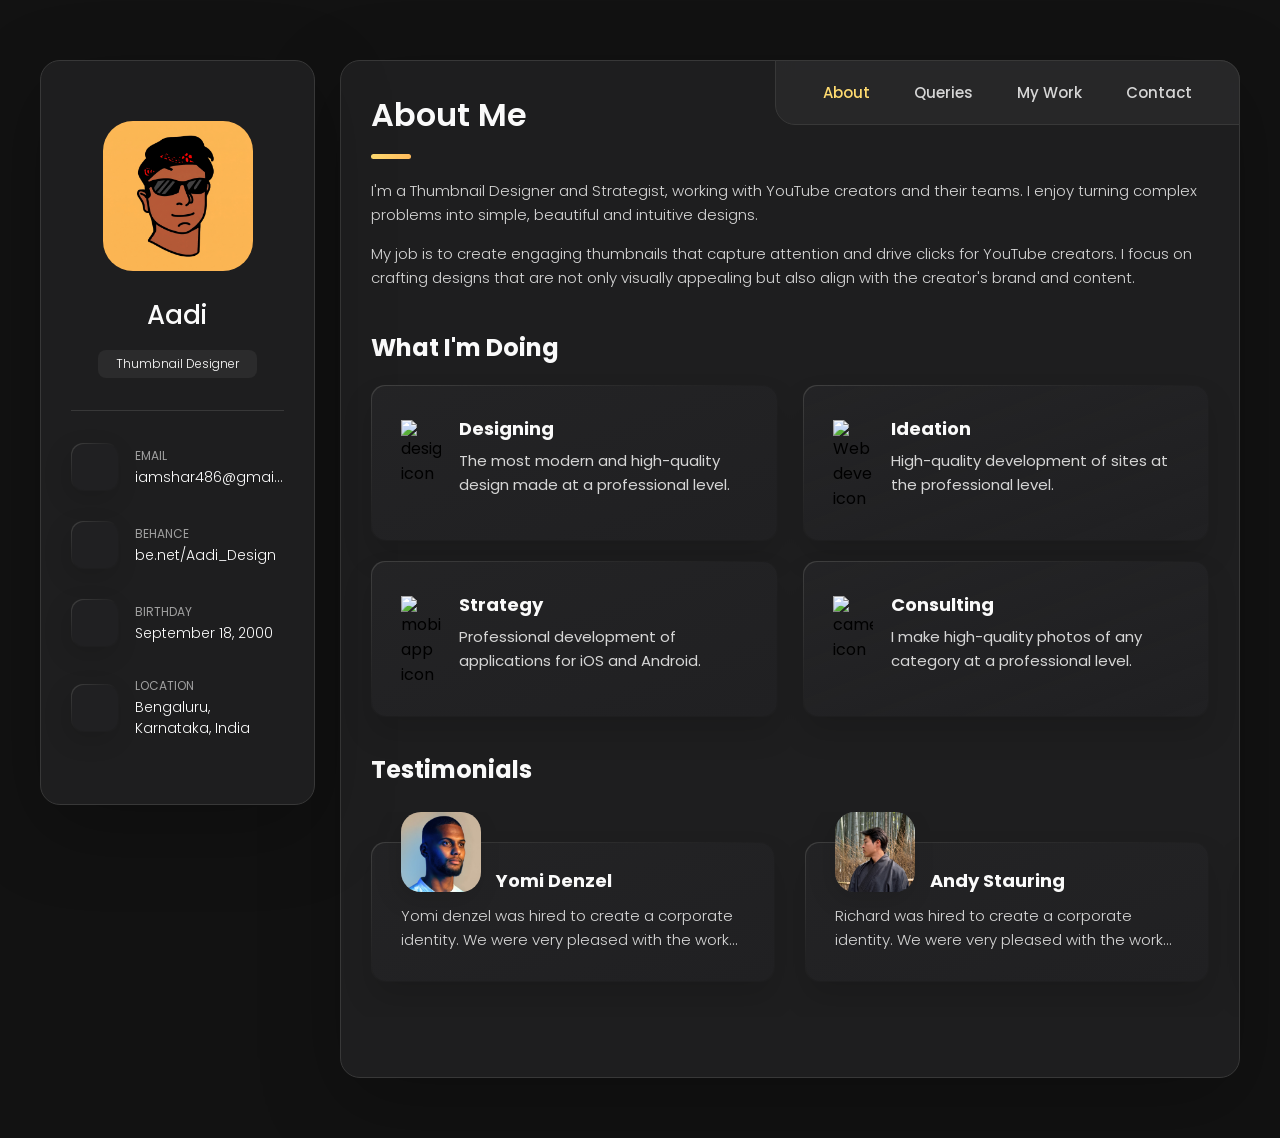
==== index.html @ 019f4d47 "Initial portfolio website" ====
<!DOCTYPE html>
<html lang="en">

<head>
  <meta charset="UTF-8">
  <meta http-equiv="X-UA-Compatible" content="IE=edge">
  <meta name="viewport" content="width=device-width, initial-scale=1.0">
  <title>Aadi Design - Thumbnail Designer</title>

  <!--
    - favicon
  -->
  <link rel="shortcut icon" href="./assets/images/logo.ico" type="image/x-icon">

  <!--
    - custom css link
  -->
  <link rel="stylesheet" href="./assets/css/style.css">

  <!--
    - google font link
  -->
  <link rel="preconnect" href="https://fonts.googleapis.com">
  <link rel="preconnect" href="https://fonts.gstatic.com" crossorigin>
  <link href="https://fonts.googleapis.com/css2?family=Poppins:wght@300;400;500;600&display=swap" rel="stylesheet">
</head>

<body>

  <!--
    - #MAIN
  -->

  <main>

    <!--
      - #SIDEBAR
    -->

    <aside class="sidebar" data-sidebar>

      <div class="sidebar-info">

        <figure class="avatar-box">
          <img src="./assets/images/my-avatar.png" alt="Aadi" width="80">
        </figure>

        <div class="info-content">
          <h1 class="name" title="Aadi">Aadi</h1>

          <p class="title">Thumbnail Designer</p>
        </div>

        <button class="info_more-btn" data-sidebar-btn>
          <span>Show Contacts</span>

          <ion-icon name="chevron-down"></ion-icon>
        </button>

      </div>

      <div class="sidebar-info_more">

        <div class="separator"></div>

        <ul class="contacts-list">

          <li class="contact-item">

            <div class="icon-box">
              <ion-icon name="mail-outline"></ion-icon>
            </div>

            <div class="contact-info">
              <p class="contact-title">Email</p>

              <a href="mailto:iamshar486@gmail.com" class="contact-link">iamshar486@gmail.com</a>
            </div>

          </li>

          <li class="contact-item">

            <div class="icon-box">
              <ion-icon name="logo-behance"></ion-icon>
            </div>

            <div class="contact-info">
              <p class="contact-title">Behance</p>

              <a href="https://www.behance.net/Aadi_Design" class="contact-link"> be.net/Aadi_Design</a>
            </div>

          </li>

          <li class="contact-item">

            <div class="icon-box">
              <ion-icon name="calendar-outline"></ion-icon>
            </div>

            <div class="contact-info">
              <p class="contact-title">Birthday</p>

              <time datetime="1982-06-23">September 18, 2000</time>
            </div>

          </li>

          <li class="contact-item">

            <div class="icon-box">
              <ion-icon name="location-outline"></ion-icon>
            </div>

            <div class="contact-info">
              <p class="contact-title">Location</p>

              <address>Bengaluru, Karnataka, India</address>
            </div>

          </li>

        </ul>

        <div class="separator"></div>

        <ul class="social-list">

          <li class="social-item">
            <a href="#" class="social-link">
              <ion-icon name="logo-facebook"></ion-icon>
            </a>
          </li>

          <li class="social-item">
            <a href="#" class="social-link">
              <ion-icon name="logo-twitter"></ion-icon>
            </a>
          </li>

          <li class="social-item">
            <a href="#" class="social-link">
              <ion-icon name="logo-instagram"></ion-icon>
            </a>
          </li>

        </ul>

      </div>

    </aside>





    <!--
      - #main-content
    -->

    <div class="main-content">

      <!--
        - #NAVBAR
      -->

      <nav class="navbar">

        <ul class="navbar-list">

          <li class="navbar-item">
            <button class="navbar-link  active" data-nav-link>About</button>
          </li>

          <li class="navbar-item">
            <button class="navbar-link" data-nav-link>Queries</button>
          </li>

          <li class="navbar-item">
            <button class="navbar-link" data-nav-link>My Work</button>
          </li>

          <li class="navbar-item">
            <button class="navbar-link" data-nav-link>Contact</button>
          </li>

        </ul>

      </nav>





      <!--
        - #ABOUT
      -->

      <article class="about  active" data-page="about">

        <header>
          <h2 class="h2 article-title">About me</h2>
        </header>

        <section class="about-text">
          <p>
            I'm a Thumbnail Designer and Strategist, working with YouTube creators and their teams.
            I enjoy
            turning complex problems into simple, beautiful and intuitive designs.
          </p>

          <p>
            My job is to create engaging thumbnails that capture attention and drive clicks for YouTube creators.
            I focus on crafting designs that are not only visually appealing but also align with the creator's brand and content.
          </p>
        </section>


        <!--
          - service
        -->

        <section class="service">

          <h3 class="h3 service-title">What i'm doing</h3>

          <ul class="service-list">

            <li class="service-item">

              <div class="service-icon-box">
                <img src="./assets/images/icon-design.svg
                " alt="design icon" width="40">
              </div>

              <div class="service-content-box">
                <h4 class="h4 service-item-title">Designing</h4>

                <p class="service-item-text">
                  The most modern and high-quality design made at a professional level.
                </p>
              </div>

            </li>

            <li class="service-item">

              <div class="service-icon-box">
                <img src="./assets/images/icon-dev.svg" alt="Web development icon" width="40">
              </div>

              <div class="service-content-box">
                <h4 class="h4 service-item-title">Ideation</h4>

                <p class="service-item-text">
                  High-quality development of sites at the professional level.
                </p>
              </div>

            </li>

            <li class="service-item">

              <div class="service-icon-box">
                <img src="./assets/images/icon-app.svg" alt="mobile app icon" width="40">
              </div>

              <div class="service-content-box">
                <h4 class="h4 service-item-title">Strategy</h4>

                <p class="service-item-text">
                  Professional development of applications for iOS and Android.
                </p>
              </div>

            </li>

            <li class="service-item">

              <div class="service-icon-box">
                <img src="./assets/images/icon-photo.svg" alt="camera icon" width="40">
              </div>

              <div class="service-content-box">
                <h4 class="h4 service-item-title">Consulting</h4>

                <p class="service-item-text">
                  I make high-quality photos of any category at a professional level.
                </p>
              </div>

            </li>

          </ul>

        </section>


        <!--
          - testimonials
        -->

        <section class="testimonials">

          <h3 class="h3 testimonials-title">Testimonials</h3>

          <ul class="testimonials-list has-scrollbar">

            <li class="testimonials-item">
              <div class="content-card" data-testimonials-item data-subscriber-count="1.49M subscribers">

                <figure class="testimonials-avatar-box">
                  <img src="./assets/images/avatar-1.jpg" alt="Yomi Denzel" width="60" data-testimonials-avatar>
                </figure>

                <h4 class="h4 testimonials-item-title" data-testimonials-title>
                  Yomi Denzel
                  <ion-icon name="checkmark-circle" style="display:inline-block; margin-left:6px; color:var(--orange-yellow-crayola);"></ion-icon>
                </h4>

                <div class="testimonials-text" data-testimonials-text>
                  <p>
                    Yomi denzel was hired to create a corporate identity. We were very pleased with the work done. She has a
                    lot of experience
                    and is very concerned about the needs of client. Lorem ipsum dolor sit amet, ullamcous cididt
                    consectetur adipiscing
                    elit, seds do et eiusmod tempor incididunt ut laborels dolore magnarels alia.
                  </p>
                </div>

              </div>
            </li>

            <li class="testimonials-item">
              <div class="content-card" data-testimonials-item data-subscriber-count="820K subscribers">

                <figure class="testimonials-avatar-box">
                  <img src="./assets/images/avatar-2.jpg" alt="Andy Stauring" width="60" data-testimonials-avatar>
                </figure>

                <h4 class="h4 testimonials-item-title" data-testimonials-title>
                  Andy Stauring
                  <ion-icon name="checkmark-circle" style="display:inline-block; margin-left:6px; color:var(--orange-yellow-crayola);"></ion-icon>
                </h4>

                <div class="testimonials-text" data-testimonials-text>
                  <p>
                    Richard was hired to create a corporate identity. We were very pleased with the work done. She has a
                    lot of experience
                    and is very concerned about the needs of client. Lorem ipsum dolor sit amet, ullamcous cididt
                    consectetur adipiscing
                    elit, seds do et eiusmod tempor incididunt ut laborels dolore magnarels alia.
                  </p>
                </div>

              </div>
            </li>

            <li class="testimonials-item">
              <div class="content-card" data-testimonials-item data-subscriber-count="3.2M subscribers">

                <figure class="testimonials-avatar-box">
                  <img src="./assets/images/avatar-3.jpg" alt="WORLDCA$T" width="60" data-testimonials-avatar>
                </figure>

                <h4 class="h4 testimonials-item-title" data-testimonials-title>
                  WORLDCA$T
                  <ion-icon name="checkmark-circle" style="display:inline-block; margin-left:6px; color:var(--orange-yellow-crayola);"></ion-icon>
                </h4>

                <div class="testimonials-text" data-testimonials-text>
                  <p>
                    Richard was hired to create a corporate identity. We were very pleased with the work done. She has a
                    lot of experience
                    and is very concerned about the needs of client. Lorem ipsum dolor sit amet, ullamcous cididt
                    consectetur adipiscing
                    elit, seds do et eiusmod tempor incididunt ut laborels dolore magnarels alia.
                  </p>
                </div>

              </div>
            </li>

            <li class="testimonials-item">
              <div class="content-card" data-testimonials-item data-subscriber-count="540K subscribers">

                <figure class="testimonials-avatar-box">
                  <img src="./assets/images/avatar-4.jpg" alt="Neoxouille" width="60" data-testimonials-avatar>
                </figure>

                <h4 class="h4 testimonials-item-title" data-testimonials-title>
                  Neoxouille
                  <ion-icon name="checkmark-circle" style="display:inline-block; margin-left:6px; color:var(--orange-yellow-crayola);"></ion-icon>
                </h4>

                <div class="testimonials-text" data-testimonials-text>
                  <p>
                    Richard was hired to create a corporate identity. We were very pleased with the work done. She has a
                    lot of experience
                    and is very concerned about the needs of client. Lorem ipsum dolor sit amet, ullamcous cididt
                    consectetur adipiscing
                    elit, seds do et eiusmod tempor incididunt ut laborels dolore magnarels alia.
                  </p>
                </div>

              </div>
            </li>

          </ul>

        </section>


        <!--
          - testimonials modal
        -->

        <div class="modal-container" data-modal-container>

          <div class="overlay" data-overlay></div>

          <section class="testimonials-modal">

            <button class="modal-close-btn" data-modal-close-btn>
              <ion-icon name="close-outline"></ion-icon>
            </button>

            <div class="modal-img-wrapper">
              <figure class="modal-avatar-box">
                <img src="./assets/images/avatar-1.jpg" alt="Yomi Denzel" width="80" data-modal-img>
              </figure>

              <img src="./assets/images/icon-quote.svg" alt="quote icon">
            </div>

            <div class="modal-content">

              <h4 class="h3 modal-title" data-modal-title>Yomi Denzel</h4>

              <time datetime="2021-06-14" data-modal-subscribers>1.49M subscribers</time>

              <div data-modal-text>
                <p>
                  Richard was hired to create a corporate identity. We were very pleased with the work done. She has a
                  lot of experience
                  and is very concerned about the needs of client. Lorem ipsum dolor sit amet, ullamcous cididt
                  consectetur adipiscing
                  elit, seds do et eiusmod tempor incididunt ut laborels dolore magnarels alia.
                </p>
              </div>

            </div>

          </section>

        </div>


        <!--
          - clients
        -->

        <section class="clients" style="display: none;">

          <h3 class="h3 clients-title">Clients</h3>

          <ul class="clients-list has-scrollbar">

            <li class="clients-item">
              <a href="#">
                <img src="./assets/images/logo-1-color.png" alt="client logo">
              </a>
            </li>

            <li class="clients-item">
              <a href="#">
                <img src="./assets/images/logo-2-color.png" alt="client logo">
              </a>
            </li>

            <li class="clients-item">
              <a href="#">
                <img src="./assets/images/logo-3-color.png" alt="client logo">
              </a>
            </li>

            <li class="clients-item">
              <a href="#">
                <img src="./assets/images/logo-4-color.png" alt="client logo">
              </a>
            </li>

            <li class="clients-item">
              <a href="#">
                <img src="./assets/images/logo-5-color.png" alt="client logo">
              </a>
            </li>

            <li class="clients-item">
              <a href="#">
                <img src="./assets/images/logo-6-color.png" alt="client logo">
              </a>
            </li>

          </ul>

        </section>

      </article>





      <!--
        - #QUERIES
      -->

      <article class="queries" data-page="queries">

        <header>
          <h2 class="h2 article-title">Queries</h2>
        </header>

        <section class="timeline pricing">

          <div class="title-wrapper">
            <div class="icon-box">
              <ion-icon name="pricetags-outline"></ion-icon>
            </div>

            <h3 class="h3">Pricing</h3>
          </div>

          <p class="timeline-text">
            I usually charge $50 per thumbnail. But the prices may vary depending on the style of the thumbnail (simple to complex). 
            </p>
          
          <p class="timeline-text" style="margin-top: 7px;">
            We can negotiate the price once we agree on the thumbnail concept.
          </p>

        </section>

        <section class="timeline turnaround-time">

          <div class="title-wrapper">
            <div class="icon-box">
              <ion-icon name="hourglass-outline"></ion-icon>
            </div>

            <h3 class="h3">Turnaround Time</h3>
          </div>

          <p class="timeline-text">
            My usual turnaround time is 1-3 days. 
            The exact turnaround time will be specified after we agree on the concept(s).
          </p>

        </section>

        <section class="timeline feedback-and-revisions">

          <div class="title-wrapper">
            <div class="icon-box">
              <ion-icon name="chatbox-ellipses-outline"></ion-icon>
            </div>

            <h3 class="h3">Feedback and Revisions</h3>
          </div>

          <p class="timeline-text">
            I don’t count the amount of feedback loops. Just let me know what you want tweaked, and we can work on it to finalize on a design that matches your vision.
          </p>
          
          <p class="timeline-text" style="margin-top: 7px;">
            If I believe your changes are straying too far from the original concept, I may offer you to pay for a second thumbnail. 
          </p>

        </section>

        <section class="timeline a/b-testing">

          <div class="title-wrapper">
            <div class="icon-box">
              <ion-icon name="flask-outline"></ion-icon>
            </div>

            <h3 class="h3">A/B Testing</h3>
          </div>

          <p class="timeline-text">
            A/B testing can be achieved either by paying for more thumbnails (entirely different concepts) or for free by asking for exports of small variants (different text content, swapped colors, etc.) during feedback.
          </p>

        </section>

        <section class="timeline communication">

          <div class="title-wrapper">
            <div class="icon-box">
              <ion-icon name="chatbubbles-outline"></ion-icon>
            </div>

            <h3 class="h3">Communication</h3>
          </div>

          <p class="timeline-text">
            I prefer using Discord to communicate during our work process.
          </p>

        </section>

        <section class="timeline contact-information">

          <div class="title-wrapper">
            <div class="icon-box">
              <ion-icon name="book-outline"></ion-icon>
            </div>

            <h3 class="h3">Contact Information</h3>
          </div>

          <p class="timeline-text">
            Placeholder for contact FAQ text. Update this text with an answer to a question about how to reach support or submit requests.
          </p>

        </section>

        <section class="timeline">

          <div class="title-wrapper">
            <div class="icon-box">
              <ion-icon name="help-circle-outline"></ion-icon>
            </div>

            <h3 class="h3">Frequently Asked Questions</h3>
          </div>

          <ol class="timeline-list">

            <li class="timeline-item">

              <h4 class="h4 timeline-item-title">What's your step-by-step process when we work together?</h4>

              <ul class="timeline-text" style="list-style-type: disc; padding-left: 0; margin-left: 0;">
                <li>1. You send the video’s details and assets to me</li>
                <li>2. We come up with the concept together</li>
                <li>3. I specify the turnaround time and price for the amount of thumbnails</li>
                <li>4. I start designing and update you along the process</li>
                <li>5. I reveal a watermarked version</li>
                <li>6. I tweak it based on your feedback until finalized</li>
                <li>7. I send you an invoice request</li>
                <li>8. I deliver the finished thumbnail(s)</li>
              </ul>

            </li>

            <li class="timeline-item">

              <h4 class="h4 timeline-item-title">How do you decide the concept?</h4>

              <p class="timeline-text">
                If you already have a clear concept in mind, I am open to hearing it before.
              </p>
          
              <p class="timeline-text" style="margin-top: 7px;">
                Otherwise you can provide a basic concept of the thumbnail and also some
                example images of the style you prefer. I’ll then reveal my concept on which we can
                further discuss and finalize.

              </p>

            </li>

            <li class="timeline-item">

              <h4 class="h4 timeline-item-title">What information/assets do you need to get started?</h4>

              
              <p class="timeline-text">
                I usually would need the details of your video (title, topic and description). I would
                also need your high quality images (if any).

              </p>
          
             <p class="timeline-text" style="margin-top: 7px;">

                If you want a customized concept thumbnail, you can share the idea with me before
                taking the images so that I can guide you with the pose or the angle with which you
                can take your images.


              </p>

            </li>

            <li class="timeline-item">

              <h4 class="h4 timeline-item-title">What happens if I'm not satisfied with the thumbnail?</h4>


              <p class="timeline-text">
                I always give a detailed concept before starting with the thumbnail design. I also
                keep you involved throughout the process to make sure we're on the right track.
                And if something’s not quite right, no worries — I offer revisions to get it just how
                you want it!
              </p>

            </li>

            <li class="timeline-item">

              <h4 class="h4 timeline-item-title">How do you accept payments?</h4>


              <p class="timeline-text">
                I usually accept payments through PayPal and Wise.
              </p>

            </li>

            <li class="timeline-item" style="display: none;">

              <h4 class="h4 timeline-item-title">thumbnail designer</h4>

              <span>2019 — Present</span>

              <p class="timeline-text">
                Nemo enims ipsam voluptatem, blanditiis praesentium voluptum delenit atque corrupti, quos dolores et
                quas molestias
                exceptur.
              </p>

            </li>

          </ol>

        </section>

        <section class="skill" style="display: none;">

          <h3 class="h3 skills-title">My skills</h3>

          <ul class="skills-list content-card">

            <li class="skills-item">

              <div class="title-wrapper">
                <h5 class="h5">Web design</h5>
                <data value="80">80%</data>
              </div>

              <div class="skill-progress-bg">
                <div class="skill-progress-fill" style="width: 80%;"></div>
              </div>

            </li>

            <li class="skills-item">

              <div class="title-wrapper">
                <h5 class="h5">Graphic design</h5>
                <data value="70">70%</data>
              </div>

              <div class="skill-progress-bg">
                <div class="skill-progress-fill" style="width: 70%;"></div>
              </div>

            </li>

            <li class="skills-item">

              <div class="title-wrapper">
                <h5 class="h5">Branding</h5>
                <data value="90">90%</data>
              </div>

              <div class="skill-progress-bg">
                <div class="skill-progress-fill" style="width: 90%;"></div>
              </div>

            </li>

            <li class="skills-item">

              <div class="title-wrapper">
                <h5 class="h5">WordPress</h5>
                <data value="50">50%</data>
              </div>

              <div class="skill-progress-bg">
                <div class="skill-progress-fill" style="width: 50%;"></div>
              </div>

            </li>

          </ul>

        </section>

      </article>





      <!--
        - #MY WORK
      -->

      <article class="my work" data-page="my work">

        <header>
          <h2 class="h2 article-title">My Work</h2>
        </header>

        <section class="projects">

          <ul class="filter-list">

            <li class="filter-item">
              <button class="active" data-filter-btn>All</button>
            </li>

            <li class="filter-item">
              <button data-filter-btn>Educational</button>
            </li>

            <li class="filter-item">
              <button data-filter-btn>Entertainment</button>
            </li>

            <li class="filter-item">
              <button data-filter-btn>Documentary</button>
            </li>

          </ul>

          <div class="filter-select-box">

            <button class="filter-select" data-select>

              <div class="select-value" data-selecct-value>Select category</div>

              <div class="select-icon">
                <ion-icon name="chevron-down"></ion-icon>
              </div>

            </button>

            <ul class="select-list">

              <li class="select-item">
                <button data-select-item>All</button>
              </li>

              <li class="select-item">
                <button data-select-item>Educational</button>
              </li>

              <li class="select-item">
                <button data-select-item>Entertainment</button>
              </li>

              <li class="select-item">
                <button data-select-item>Documentary</button>
              </li>

            </ul>

          </div>

          <ul class="project-list">

            <li class="project-item  active" data-filter-item data-category="educational">
              <a href="#">

                <figure class="project-img">
                  <div class="project-item-icon-box">
                    <ion-icon name="eye-outline"></ion-icon>
                  </div>

                  <img src="./assets/images/project-1.jpg" alt="finance" loading="lazy">
                </figure>

                <h3 class="project-title">How Compounding Works in the American Stock Market</h3>

                <p class="project-category">1.5M views</p>

              </a>
            </li>

            <li class="project-item  active" data-filter-item data-category="educational">
              <a href="#">

                <figure class="project-img">
                  <div class="project-item-icon-box">
                    <ion-icon name="eye-outline"></ion-icon>
                  </div>

                  <img src="./assets/images/project-2.jpg" alt="orizon" loading="lazy">
                </figure>

                <h3 class="project-title">I tried the Best Churros in the Supermarket</h3>

                <p class="project-category">273K views</p>

              </a>
            </li>

            <li class="project-item  active" data-filter-item data-category="educational">
              <a href="#">

                <figure class="project-img">
                  <div class="project-item-icon-box">
                    <ion-icon name="eye-outline"></ion-icon>
                  </div>

                  <img src="./assets/images/project-3.jpg" alt="fundo" loading="lazy">
                </figure>

                <h3 class="project-title">Fundo</h3>

                <p class="project-category">Educational</p>

              </a>
            </li>

            <li class="project-item  active" data-filter-item data-category="entertainment">
              <a href="#">

                <figure class="project-img">
                  <div class="project-item-icon-box">
                    <ion-icon name="eye-outline"></ion-icon>
                  </div>

                  <img src="./assets/images/project-4.jpg" alt="brawlhalla" loading="lazy">
                </figure>

                <h3 class="project-title">Brawlhalla</h3>

                <p class="project-category">Entertainment</p>

              </a>
            </li>

            <li class="project-item  active" data-filter-item data-category="entertainment">
              <a href="#">

                <figure class="project-img">
                  <div class="project-item-icon-box">
                    <ion-icon name="eye-outline"></ion-icon>
                  </div>

                  <img src="./assets/images/project-5.jpg" alt="dsm." loading="lazy">
                </figure>

                <h3 class="project-title">DSM.</h3>

                <p class="project-category">Entertainment</p>

              </a>
            </li>

            <li class="project-item  active" data-filter-item data-category="entertainment">
              <a href="#">

                <figure class="project-img">
                  <div class="project-item-icon-box">
                    <ion-icon name="eye-outline"></ion-icon>
                  </div>

                  <img src="./assets/images/project-6.jpg" alt="metaspark" loading="lazy">
                </figure>

                <h3 class="project-title">MetaSpark</h3>

                <p class="project-category">Entertainment</p>

              </a>
            </li>

            <li class="project-item  active" data-filter-item data-category="documentary">
              <a href="#">

                <figure class="project-img">
                  <div class="project-item-icon-box">
                    <ion-icon name="eye-outline"></ion-icon>
                  </div>

                  <img src="./assets/images/project-7.png" alt="summary" loading="lazy">
                </figure>

                <h3 class="project-title">Summary</h3>

                <p class="project-category">Documentary</p>

              </a>
            </li>

            <li class="project-item  active" data-filter-item data-category="documentary">
              <a href="#">

                <figure class="project-img">
                  <div class="project-item-icon-box">
                    <ion-icon name="eye-outline"></ion-icon>
                  </div>

                  <img src="./assets/images/project-8.jpg" alt="task manager" loading="lazy">
                </figure>

                <h3 class="project-title">Task Manager</h3>

                <p class="project-category">Documentary</p>

              </a>
            </li>

            <li class="project-item  active" data-filter-item data-category="documentary">
              <a href="#">

                <figure class="project-img">
                  <div class="project-item-icon-box">
                    <ion-icon name="eye-outline"></ion-icon>
                  </div>

                  <img src="./assets/images/project-9.png" alt="arrival" loading="lazy">
                </figure>

                <h3 class="project-title">Arrival</h3>

                <p class="project-category">Documentary</p>

              </a>
            </li>

          </ul>

        </section>

      </article>





      <!--
        - #BLOG
      -->

      <article class="blog" data-page="blog" style="display: none;">

        <header>
          <h2 class="h2 article-title">Blog</h2>
        </header>

        <section class="blog-posts">

          <ul class="blog-posts-list">

            <li class="blog-post-item">
              <a href="#">

                <figure class="blog-banner-box">
                  <img src="./assets/images/blog-1.jpg" alt="Design conferences in 2022" loading="lazy">
                </figure>

                <div class="blog-content">

                  <div class="blog-meta">
                    <p class="blog-category">Design</p>

                    <span class="dot"></span>

                    <time datetime="2022-02-23">Fab 23, 2022</time>
                  </div>

                  <h3 class="h3 blog-item-title">Design conferences in 2022</h3>

                  <p class="blog-text">
                    Veritatis et quasi architecto beatae vitae dicta sunt, explicabo.
                  </p>

                </div>

              </a>
            </li>

            <li class="blog-post-item">
              <a href="#">

                <figure class="blog-banner-box">
                  <img src="./assets/images/blog-2.jpg" alt="Best fonts every designer" loading="lazy">
                </figure>

                <div class="blog-content">

                  <div class="blog-meta">
                    <p class="blog-category">Design</p>

                    <span class="dot"></span>

                    <time datetime="2022-02-23">Fab 23, 2022</time>
                  </div>

                  <h3 class="h3 blog-item-title">Best fonts every designer</h3>

                  <p class="blog-text">
                    Sed ut perspiciatis, nam libero tempore, cum soluta nobis est eligendi.
                  </p>

                </div>

              </a>
            </li>

            <li class="blog-post-item">
              <a href="#">

                <figure class="blog-banner-box">
                  <img src="./assets/images/blog-3.jpg" alt="Design digest #80" loading="lazy">
                </figure>

                <div class="blog-content">

                  <div class="blog-meta">
                    <p class="blog-category">Design</p>

                    <span class="dot"></span>

                    <time datetime="2022-02-23">Fab 23, 2022</time>
                  </div>

                  <h3 class="h3 blog-item-title">Design digest #80</h3>

                  <p class="blog-text">
                    Excepteur sint occaecat cupidatat no proident, quis nostrum exercitationem ullam corporis suscipit.
                  </p>

                </div>

              </a>
            </li>

            <li class="blog-post-item">
              <a href="#">

                <figure class="blog-banner-box">
                  <img src="./assets/images/blog-4.jpg" alt="UI interactions of the week" loading="lazy">
                </figure>

                <div class="blog-content">

                  <div class="blog-meta">
                    <p class="blog-category">Design</p>

                    <span class="dot"></span>

                    <time datetime="2022-02-23">Fab 23, 2022</time>
                  </div>

                  <h3 class="h3 blog-item-title">UI interactions of the week</h3>

                  <p class="blog-text">
                    Enim ad minim veniam, consectetur adipiscing elit, quis nostrud exercitation ullamco laboris nisi.
                  </p>

                </div>

              </a>
            </li>

            <li class="blog-post-item">
              <a href="#">

                <figure class="blog-banner-box">
                  <img src="./assets/images/blog-5.jpg" alt="The forgotten art of spacing" loading="lazy">
                </figure>

                <div class="blog-content">

                  <div class="blog-meta">
                    <p class="blog-category">Design</p>

                    <span class="dot"></span>

                    <time datetime="2022-02-23">Fab 23, 2022</time>
                  </div>

                  <h3 class="h3 blog-item-title">The forgotten art of spacing</h3>

                  <p class="blog-text">
                    Maxime placeat, sed do eiusmod tempor incididunt ut labore et dolore magna aliqua.
                  </p>

                </div>

              </a>
            </li>

            <li class="blog-post-item">
              <a href="#">

                <figure class="blog-banner-box">
                  <img src="./assets/images/blog-6.jpg" alt="Design digest #79" loading="lazy">
                </figure>

                <div class="blog-content">

                  <div class="blog-meta">
                    <p class="blog-category">Design</p>

                    <span class="dot"></span>

                    <time datetime="2022-02-23">Fab 23, 2022</time>
                  </div>

                  <h3 class="h3 blog-item-title">Design digest #79</h3>

                  <p class="blog-text">
                    Optio cumque nihil impedit uo minus quod maxime placeat, velit esse cillum.
                  </p>

                </div>

              </a>
            </li>

          </ul>

        </section>

      </article>





      <!--
        - #CONTACT
      -->

      <article class="contact" data-page="contact">

        <header>
          <h2 class="h2 article-title">Contact</h2>
        </header>

        <section class="contact-form">

          <h3 class="h3 form-title">Contact Form</h3>

          <form action="#" class="form" data-form>

            <div class="input-wrapper">
              <input type="text" name="fullname" class="form-input" placeholder="Full name" required data-form-input>

              <input type="email" name="email" class="form-input" placeholder="Email address" required data-form-input>
            </div>

            <textarea name="message" class="form-input" placeholder="Your Message" required data-form-input></textarea>

            <button class="form-btn" type="submit" disabled data-form-btn>
              <ion-icon name="paper-plane"></ion-icon>
              <span>Send Message</span>
            </button>

          </form>

        </section>

      </article>

    </div>

  </main>






  <div class="portfolio-lightbox" data-portfolio-lightbox>
    <div class="portfolio-lightbox-overlay" data-portfolio-lightbox-overlay></div>
    <div class="portfolio-lightbox-content">
      <button class="portfolio-lightbox-close" data-portfolio-lightbox-close>
        <ion-icon name="close-outline"></ion-icon>
      </button>
      <img src="" alt="" data-portfolio-lightbox-img>
    </div>
  </div>

  <!--
    - custom js link
  -->
  <script src="./assets/js/script.js"></script>

  <!--
    - ionicon link
  -->
  <script type="module" src="https://unpkg.com/ionicons@5.5.2/dist/ionicons/ionicons.esm.js"></script>
  <script nomodule src="https://unpkg.com/ionicons@5.5.2/dist/ionicons/ionicons.js"></script>

</body>

</html>
---- assets/css/style.css ----
/*-----------------------------------*\
  #style.css
\*-----------------------------------*/


/**
 * copyright 2022 @codewithsadee
 */





/*-----------------------------------*\
  #CUSTOM PROPERTY
\*-----------------------------------*/

:root {

  /**
   * colors
   */

  /* gradient */

  --bg-gradient-onyx: linear-gradient(
    to bottom right, 
    hsl(240, 1%, 25%) 3%, 
    hsl(0, 0%, 19%) 97%
  );
  --bg-gradient-jet: linear-gradient(
    to bottom right, 
    hsla(240, 1%, 18%, 0.251) 0%, 
    hsla(240, 2%, 11%, 0) 100%
  ), hsl(240, 2%, 13%);
  --bg-gradient-yellow-1: linear-gradient(
    to bottom right, 
    hsl(45, 100%, 71%) 0%, 
    hsla(36, 100%, 69%, 0) 50%
  );
  --bg-gradient-yellow-2: linear-gradient(
    135deg, 
    hsla(45, 100%, 71%, 0.251) 0%, 
    hsla(35, 100%, 68%, 0) 59.86%
  ), hsl(240, 2%, 13%);
  --border-gradient-onyx: linear-gradient(
    to bottom right, 
    hsl(0, 0%, 25%) 0%, 
    hsla(0, 0%, 25%, 0) 50%
  );
  --text-gradient-yellow: linear-gradient(
    to right, 
    hsl(45, 100%, 72%), 
    hsl(35, 100%, 68%)
  );

  /* solid */

  --jet: hsl(0, 0%, 22%);
  --onyx: hsl(240, 1%, 17%);
  --eerie-black-1: hsl(240, 2%, 13%);
  --eerie-black-2: hsl(240, 2%, 12%);
  --smoky-black: hsl(0, 0%, 7%);
  --white-1: hsl(0, 0%, 100%);
  --white-2: hsl(0, 0%, 98%);
  --orange-yellow-crayola: hsl(45, 100%, 72%);
  --vegas-gold: hsl(45, 54%, 58%);
  --light-gray: hsl(0, 0%, 84%);
  --light-gray-70: hsla(0, 0%, 84%, 0.7);
  --bittersweet-shimmer: hsl(0, 43%, 51%);

  /**
   * typography
   */

  /* font-family */
  --ff-poppins: 'Poppins', sans-serif;

  /* font-size */
  --fs-1: 24px;
  --fs-2: 18px;
  --fs-3: 17px;
  --fs-4: 16px;
  --fs-5: 15px;
  --fs-6: 14px;
  --fs-7: 13px;
  --fs-8: 11px;

  /* font-weight */
  --fw-300: 300;
  --fw-400: 400;
  --fw-500: 500;
  --fw-600: 600;

  /**
   * shadow
   */
  
  --shadow-1: -4px 8px 24px hsla(0, 0%, 0%, 0.25);
  --shadow-2: 0 16px 30px hsla(0, 0%, 0%, 0.25);
  --shadow-3: 0 16px 40px hsla(0, 0%, 0%, 0.25);
  --shadow-4: 0 25px 50px hsla(0, 0%, 0%, 0.15);
  --shadow-5: 0 24px 80px hsla(0, 0%, 0%, 0.25);

  /**
   * transition
   */

  --transition-1: 0.25s ease;
  --transition-2: 0.5s ease-in-out;

}





/*-----------------------------------*\
  #RESET
\*-----------------------------------*/

*, *::before, *::after {
  margin: 0;
  padding: 0;
  box-sizing: border-box;
}

a { text-decoration: none; }

li { list-style: none; }

img, ion-icon, a, button, time, span { display: block; }

button {
  font: inherit;
  background: none;
  border: none;
  text-align: left;
  cursor: pointer;
}

input, textarea {
  display: block;
  width: 100%;
  background: none;
  font: inherit;
}

::selection {
  background: var(--orange-yellow-crayola);
  color: var(--smoky-black);
}

:focus { outline-color: var(--orange-yellow-crayola); }

html { font-family: var(--ff-poppins); }

body { background: var(--smoky-black); }





/*-----------------------------------*\
  #REUSED STYLE
\*-----------------------------------*/

.faqs .h2,
.faqs .h3,
.faqs .h4,
.faqs .h5 {
  text-transform: none;
}

.sidebar,
article {
  background: var(--eerie-black-2);
  border: 1px solid var(--jet);
  border-radius: 20px;
  padding: 15px;
  box-shadow: var(--shadow-1);
  z-index: 1;
}

.separator {
  width: 100%;
  height: 1px;
  background: var(--jet);
  margin: 16px 0;
}

.icon-box {
  position: relative;
  background: var(--border-gradient-onyx);
  width: 30px;
  height: 30px;
  border-radius: 8px;
  display: flex;
  justify-content: center;
  align-items: center;
  font-size: 16px;
  color: var(--orange-yellow-crayola);
  box-shadow: var(--shadow-1);
  z-index: 1;
}

.icon-box::before {
  content: "";
  position: absolute;
  inset: 1px;
  background: var(--eerie-black-1);
  border-radius: inherit;
  z-index: -1;
}

.icon-box ion-icon { --ionicon-stroke-width: 35px; }

article { display: none; }

article.active {
  display: block;
  animation: fade 0.5s ease backwards;
}

@keyframes fade {
  0% { opacity: 0; }
  100% { opacity: 1; }
}

.h2,
.h3,
.h4,
.h5 {
  color: var(--white-2);
  text-transform: capitalize;
}

.h2 { font-size: var(--fs-1); }

.h3 { font-size: var(--fs-2); }

.h4 { font-size: var(--fs-4); }

.h5 {
  font-size: var(--fs-7);
  font-weight: var(--fw-500);
}

.article-title {
  position: relative;
  padding-bottom: 7px;
}

.article-title::after {
  content: "";
  position: absolute;
  bottom: 0;
  left: 0;
  width: 30px;
  height: 3px;
  background: var(--text-gradient-yellow);
  border-radius: 3px;
}

.has-scrollbar::-webkit-scrollbar {
  width: 5px; /* for vertical scrollbar */
  height: 5px; /* for horizontal scrollbar */
}

.has-scrollbar::-webkit-scrollbar-track {
  background: var(--onyx);
  border-radius: 5px;
}

.has-scrollbar::-webkit-scrollbar-thumb {
  background: var(--orange-yellow-crayola);
  border-radius: 5px;
}

.has-scrollbar::-webkit-scrollbar-button { width: 20px; }

.content-card {
  position: relative;
  background: var(--border-gradient-onyx);
  padding: 15px;
  padding-top: 45px;
  border-radius: 14px;
  box-shadow: var(--shadow-2);
  cursor: pointer;
  z-index: 1;
}

.content-card::before {
  content: "";
  position: absolute;
  inset: 1px;
  background: var(--bg-gradient-jet);
  border-radius: inherit;
  z-index: -1;
}





/*-----------------------------------*\
  #MAIN
\*-----------------------------------*/

main {
  margin: 15px 12px;
  margin-bottom: 75px;
  min-width: 259px;
}





/*-----------------------------------*\
  #SIDEBAR
\*-----------------------------------*/

.sidebar {
  margin-bottom: 15px;
  max-height: 112px;
  overflow: hidden;
  transition: var(--transition-2);
}

.sidebar.active { max-height: 405px; }

.sidebar-info {
  position: relative;
  display: flex;
  justify-content: flex-start;
  align-items: center;
  gap: 15px;
}

.avatar-box {
  background: var(--bg-gradient-onyx);
  border-radius: 20px;
  overflow: hidden;
}

.avatar-box img {
  width: 100%;
  height: 100%;
  object-fit: cover;
  display: block;
}

.info-content .name {
  color: var(--white-2);
  font-size: var(--fs-3);
  font-weight: var(--fw-500);
  letter-spacing: -0.25px;
  margin-bottom: 10px;
}

.info-content .title {
  color: var(--white-1);
  background: var(--onyx);
  font-size: var(--fs-8);
  font-weight: var(--fw-300);
  width: max-content;
  padding: 3px 12px;
  border-radius: 8px;
}

.info_more-btn {
  position: absolute;
  top: -15px;
  right: -15px;
  border-radius: 0 15px;
  font-size: 13px;
  color: var(--orange-yellow-crayola);
  background: var(--border-gradient-onyx);
  padding: 10px;
  box-shadow: var(--shadow-2);
  transition: var(--transition-1);
  z-index: 1;
}

.info_more-btn::before {
  content: "";
  position: absolute;
  inset: 1px;
  border-radius: inherit;
  background: var(--bg-gradient-jet);
  transition: var(--transition-1);
  z-index: -1;
}

.info_more-btn:hover,
.info_more-btn:focus { background: var(--bg-gradient-yellow-1); }

.info_more-btn:hover::before,
.info_more-btn:focus::before { background: var(--bg-gradient-yellow-2); }

.info_more-btn span { display: none; }

.sidebar-info_more {
  opacity: 0;
  visibility: hidden;
  transition: var(--transition-2);
}

.sidebar.active .sidebar-info_more {
  opacity: 1;
  visibility: visible;
}

.contacts-list {
  display: grid;
  grid-template-columns: 1fr;
  gap: 16px;
}

.contact-item {
  min-width: 100%;
  display: flex;
  align-items: center;
  gap: 16px;
}

.contact-info {
  max-width: calc(100% - 46px);
  width: calc(100% - 46px);
}

.contact-title {
  color: var(--light-gray-70);
  font-size: var(--fs-8);
  text-transform: uppercase;
  margin-bottom: 2px;
}

.contact-info :is(.contact-link, time, address) {
  color: var(--white-2);
  font-size: var(--fs-7);
}

.contact-info address { font-style: normal; }

.social-list {
  display: flex;
  justify-content: flex-start;
  align-items: center;
  gap: 15px;
  padding-bottom: 4px;
  padding-left: 7px;
}

.social-item .social-link {
  color: var(--light-gray-70);
  font-size: 18px;
}


.social-item .social-link:hover { color: var(--light-gray); }





/*-----------------------------------*\
  #NAVBAR
\*-----------------------------------*/

.navbar {
  position: fixed;
  bottom: 0;
  left: 0;
  width: 100%;
  background: hsla(240, 1%, 17%, 0.75);
  backdrop-filter: blur(10px);
  border: 1px solid var(--jet);
  border-radius: 12px 12px 0 0;
  box-shadow: var(--shadow-2);
  z-index: 5;
}

.navbar-list {
  display: flex;
  flex-wrap: wrap;
  justify-content: center;
  align-items: center;
  padding: 0 10px;
}

.navbar-link {
  color: var(--light-gray);
  font-size: var(--fs-8);
  padding: 20px 7px;
  transition: color var(--transition-1);
}

.navbar-link:hover,
.navbar-link:focus { color: var(--light-gray-70); }

.navbar-link.active { color: var(--orange-yellow-crayola); }





/*-----------------------------------*\
  #ABOUT
\*-----------------------------------*/

.about .article-title { margin-bottom: 15px; }

.about-text {
  color: var(--light-gray);
  font-size: var(--fs-6);
  font-weight: var(--fw-300);
  line-height: 1.6;
}

.about-text p { margin-bottom: 15px; }



/**
 * #service 
 */

.service { margin-bottom: 35px; }

.service-title { margin-bottom: 20px; }

.service-list {
  display: grid;
  grid-template-columns: 1fr;
  gap: 20px;
}

.service-item {
  position: relative;
  background: var(--border-gradient-onyx);
  padding: 20px;
  border-radius: 14px;
  box-shadow: var(--shadow-2);
  z-index: 1;
}

.service-item::before {
  content: "";
  position: absolute;
  inset: 1px;
  background: var(--bg-gradient-jet);
  border-radius: inherit;
  z-index: -1;
}

.service-icon-box { margin-bottom: 10px; }

.service-icon-box img { margin: auto; }

.service-content-box { text-align: center; }

.service-item-title { margin-bottom: 7px; }

.service-item-text {
  color: var(--light-gray);
  font-size: var(--fs-6);
  font-weight: var(--fw-3);
  line-height: 1.6;
}


/**
 * #testimonials 
 */

.testimonials { margin-bottom: 30px; }

.testimonials-title { margin-bottom: 20px; }

.testimonials-list {
  display: flex;
  justify-content: flex-start;
  align-items: flex-start;
  gap: 15px;
  margin: 0 -15px;
  padding: 25px 15px;
  padding-bottom: 35px;
  overflow-x: auto;
  scroll-behavior: smooth;
  overscroll-behavior-inline: contain;
  scroll-snap-type: inline mandatory;
}

.testimonials-item {
  min-width: 100%;
  scroll-snap-align: center;
}

.testimonials-avatar-box {
  position: absolute;
  top: 0;
  left: 0;
  transform: translate(15px, -25px);
  background: var(--bg-gradient-onyx);
  border-radius: 14px;
  overflow: hidden;
  box-shadow: var(--shadow-1);
}

.testimonials-avatar-box img {
  width: 100%;
  height: 100%;
  object-fit: cover;
  display: block;
}

.testimonials-item-title { margin-bottom: 7px; }

.testimonials-text {
  color: var(--light-gray);
  font-size: var(--fs-6);
  font-weight: var(--fw-300);
  line-height: 1.6;
  display: -webkit-box;
  line-clamp: 4;
  -webkit-line-clamp: 4;
  -webkit-box-orient: vertical;
  overflow: hidden;
}


/**
 * #testimonials-modal
 */

.modal-container {
  position: fixed;
  top: 0;
  left: 0;
  width: 100%;
  height: 100%;
  display: flex;
  justify-content: center;
  align-items: center;
  overflow-y: auto;
  overscroll-behavior: contain;
  z-index: 20;
  pointer-events: none;
  visibility: hidden;
}

.modal-container::-webkit-scrollbar { display: none; }

.modal-container.active {
  pointer-events: all;
  visibility: visible;
}

.overlay {
  position: fixed;
  top: 0;
  left: 0;
  width: 100%;
  height: 100vh;
  background: hsl(0, 0%, 5%);
  opacity: 0;
  visibility: hidden;
  pointer-events: none;
  z-index: 1;
  transition: var(--transition-1);
}

.overlay.active {
  opacity: 0.8;
  visibility: visible;
  pointer-events: all;
}

.testimonials-modal {
  background: var(--eerie-black-2);
  position: relative;
  padding: 15px;
  margin: 15px 12px;
  border: 1px solid var(--jet);
  border-radius: 14px;
  box-shadow: var(--shadow-5);
  transform: scale(1.2);
  opacity: 0;
  transition: var(--transition-1);
  z-index: 2;
}

.modal-container.active .testimonials-modal {
  transform: scale(1);
  opacity: 1;
}

.modal-close-btn {
  position: absolute;
  top: 15px;
  right: 15px;
  background: var(--onyx);
  border-radius: 8px;
  width: 32px;
  height: 32px;
  display: flex;
  justify-content: center;
  align-items: center;
  color: var(--white-2);
  font-size: 18px;
  opacity: 0.7;
}

.modal-close-btn:hover,
.modal-close-btn:focus { opacity: 1; }

.modal-close-btn ion-icon { --ionicon-stroke-width: 50px; }

.modal-avatar-box {
  background: var(--bg-gradient-onyx);
  width: max-content;
  border-radius: 14px;
  margin-bottom: 15px;
  box-shadow: var(--shadow-2);
}

.modal-img-wrapper > img { display: none; }

.modal-title { margin-bottom: 4px; }

.modal-content time {
  font-size: var(--fs-6);
  color: var(--light-gray-70);
  font-weight: var(--fw-300);
  margin-bottom: 10px;
}

.modal-content p {
  color: var(--light-gray);
  font-size: var(--fs-6);
  font-weight: var(--fw-300);
  line-height: 1.6;
}


/**
 * #clients 
 */

.clients { margin-bottom: 15px; }

.clients-list {
  display: flex;
  justify-content: flex-start;
  align-items: flex-start;
  gap: 15px;
  margin: 0 -15px;
  padding: 25px;
  padding-bottom: 25px;
  overflow-x: auto;
  scroll-behavior: smooth;
  overscroll-behavior-inline: contain;
  scroll-snap-type: inline mandatory;
  scroll-padding-inline: 25px;
}

.clients-item {
  min-width: 50%;
  scroll-snap-align: start;
}

.clients-item img {
  width: 100%;
  filter: grayscale(1);
  transition: var(--transition-1);
}

.clients-item img:hover { filter: grayscale(0); }





/*-----------------------------------*\
  #RESUME
\*-----------------------------------*/

.article-title { margin-bottom: 30px; }


/**
 * education and experience 
 */

.timeline { margin-bottom: 30px; }

.timeline .title-wrapper {
  display: flex;
  align-items: center;
  gap: 15px;
  margin-bottom: 25px;
}

.timeline.pricing .title-wrapper {
  margin-bottom: 7px;
}

.timeline.turnaround-time .title-wrapper {
  margin-bottom: 7px;
}

.timeline.feedback-and-revisions .title-wrapper {
  margin-bottom: 7px;
}

.timeline.a\/b-testing .title-wrapper {
  margin-bottom: 7px;
}

.timeline.communication .title-wrapper {
  margin-bottom: 7px;
}

.timeline.contact-information .title-wrapper {
  margin-bottom: 7px;
}

.timeline-list {
  font-size: var(--fs-6);
  margin-left: 45px;
}

.timeline-item { position: relative; }

.timeline-item:not(:last-child) { margin-bottom: 20px; }

.timeline-item-title {
  font-size: var(--fs-6);
  line-height: 1.3;
  margin-bottom: 7px;
}

.timeline-list span {
  color: var(--vegas-gold);
  font-weight: var(--fw-400);
  line-height: 1.6;
}

.timeline-item:not(:last-child)::before {
  content: "";
  position: absolute;
  top: -25px;
  left: -30px;
  width: 1px;
  height: calc(100% + 50px);
  background: var(--jet);
}

.timeline-item::after {
  content: "";
  position: absolute;
  top: 5px;
  left: -33px;
  height: 6px;
  width: 6px;
  background: var(--text-gradient-yellow);
  border-radius: 50%;
  box-shadow: 0 0 0 4px var(--jet);
}

.timeline-text {
  color: var(--light-gray);
  font-weight: var(--fw-300);
  line-height: 1.6;
}

.timeline > .timeline-text {
  margin-left: 63px;
}


/**
 * skills 
 */

.skills-title { margin-bottom: 20px; }

.skills-list { padding: 20px; }


.skills-item:not(:last-child) { margin-bottom: 15px; }

.skill .title-wrapper {
  display: flex;
  align-items: center;
  gap: 5px;
  margin-bottom: 8px;
}

.skill .title-wrapper data {
  color: var(--light-gray);
  font-size: var(--fs-7);
  font-weight: var(--fw-300);
}

.skill-progress-bg {
  background: var(--jet);
  width: 100%;
  height: 8px;
  border-radius: 10px;
}

.skill-progress-fill {
  background: var(--text-gradient-yellow);
  height: 100%;
  border-radius: inherit;
}





/*-----------------------------------*\
  #PORTFOLIO
\*-----------------------------------*/

.filter-list { display: none; }

.filter-select-box {
  position: relative;
  margin-bottom: 25px;
}

.filter-select {
  background: var(--eerie-black-2);
  color: var(--light-gray);
  display: flex;
  justify-content: space-between;
  align-items: center;
  width: 100%;
  padding: 12px 16px;
  border: 1px solid var(--jet);
  border-radius: 14px;
  font-size: var(--fs-6);
  font-weight: var(--fw-300);
}

.filter-select.active .select-icon { transform: rotate(0.5turn); }

.select-list {
  background: var(--eerie-black-2);
  position: absolute;
  top: calc(100% + 6px);
  width: 100%;
  padding: 6px;
  border: 1px solid var(--jet);
  border-radius: 14px;
  z-index: 2;
  opacity: 0;
  visibility: hidden;
  pointer-events: none;
  transition: 0.15s ease-in-out;
}

.filter-select.active + .select-list {
  opacity: 1;
  visibility: visible;
  pointer-events: all;
}

.select-item button {
  background: var(--eerie-black-2);
  color: var(--light-gray);
  font-size: var(--fs-6);
  font-weight: var(--fw-300);
  text-transform: capitalize;
  width: 100%;
  padding: 8px 10px;
  border-radius: 8px;
}

.select-item button:hover { --eerie-black-2: hsl(240, 2%, 20%); }

.project-list {
  display: grid;
  grid-template-columns: 1fr;
  gap: 30px;
  margin-bottom: 10px;
}

.project-item { display: none; }

.project-item.active {
  display: block;
  animation: scaleUp 0.25s ease forwards;
}

@keyframes scaleUp {
  0% { transform: scale(0.5); }
  100% { transform: scale(1); }
}

.project-item > a { width: 100%; }

.project-img {
  position: relative;
  width: 100%;
  aspect-ratio: 16 / 9;
  border-radius: 16px;
  overflow: hidden;
  margin-bottom: 15px;
}

.project-img::before {
  content: "";
  position: absolute;
  top: 0;
  left: 0;
  width: 100%;
  height: 100%;
  background: transparent;
  z-index: 1;
  transition: var(--transition-1);
}

.project-item > a:hover .project-img::before { background: hsla(0, 0%, 0%, 0.5); }

.project-item-icon-box {
  --scale: 0.8;

  background: var(--jet);
  color: var(--orange-yellow-crayola);
  position: absolute;
  top: 50%;
  left: 50%;
  transform: translate(-50%, -50%) scale(var(--scale));
  font-size: 20px;
  padding: 18px;
  border-radius: 12px;
  opacity: 0;
  z-index: 1;
  transition: var(--transition-1);
}

.project-item > a:hover .project-item-icon-box {
  --scale: 1;
  opacity: 1;
}

.project-item-icon-box ion-icon { --ionicon-stroke-width: 50px; }

.project-img img {
  width: 100%;
  height: 100%;
  object-fit: cover;
  transition: var(--transition-1);
}

.project-item > a:hover img { transform: scale(1.1); }

.project-title,
.project-category { margin-left: 10px; }

.project-title {
  color: var(--white-2);
  font-size: var(--fs-5);
  font-weight: var(--fw-400);
  text-transform: capitalize;
  line-height: 1.3;
}

.project-category {
  color: var(--light-gray-70);
  font-size: var(--fs-6);
  font-weight: var(--fw-300);
}





/*-----------------------------------*\
  #BLOG
\*-----------------------------------*/

.blog-posts { margin-bottom: 10px; }

.blog-posts-list {
  display: grid;
  grid-template-columns: 1fr;
  gap: 20px;
}

.blog-post-item > a {
  position: relative;
  background: var(--border-gradient-onyx);
  height: 100%;
  box-shadow: var(--shadow-4);
  border-radius: 16px;
  z-index: 1;
}

.blog-post-item > a::before {
  content: "";
  position: absolute;
  inset: 1px;
  border-radius: inherit;
  background: var(--eerie-black-1);
  z-index: -1;
}

.blog-banner-box {
  width: 100%;
  height: 200px;
  border-radius: 12px;
  overflow: hidden;
}

.blog-banner-box img {
  width: 100%;
  height: 100%;
  object-fit: cover;
  transition: var(--transition-1);
}

.blog-post-item > a:hover .blog-banner-box img { transform: scale(1.1); }

.blog-content { padding: 15px; }

.blog-meta {
  display: flex;
  justify-content: flex-start;
  align-items: center;
  gap: 7px;
  margin-bottom: 10px;
}

.blog-meta :is(.blog-category, time) {
  color: var(--light-gray-70);
  font-size: var(--fs-6);
  font-weight: var(--fw-300);
}

.blog-meta .dot {
  background: var(--light-gray-70);
  width: 4px;
  height: 4px;
  border-radius: 4px;
}

.blog-item-title {
  margin-bottom: 10px;
  line-height: 1.3;
  transition: var(--transition-1);
}

.blog-post-item > a:hover .blog-item-title { color: var(--orange-yellow-crayola); }

.blog-text {
  color: var(--light-gray);
  font-size: var(--fs-6);
  font-weight: var(--fw-300);
  line-height: 1.6;
}





/*-----------------------------------*\
  #PORTFOLIO LIGHTBOX
\*-----------------------------------*/

.portfolio-lightbox {
  position: fixed;
  inset: 0;
  display: none;
  align-items: center;
  justify-content: center;
  padding: 20px;
  z-index: 1000;
}

.portfolio-lightbox.active {
  display: flex;
}

.portfolio-lightbox-overlay {
  position: absolute;
  inset: 0;
  background: hsla(0, 0%, 0%, 0.85);
}

.portfolio-lightbox-content {
  position: relative;
  width: min(100%, 900px);
  max-height: 85vh;
}

.portfolio-lightbox-content img {
  width: 100%;
  max-height: 85vh;
  object-fit: contain;
  border-radius: 16px;
  box-shadow: var(--shadow-5);
}

.portfolio-lightbox-close {
  position: absolute;
  top: 12px;
  right: 12px;
  width: 42px;
  height: 42px;
  border: none;
  border-radius: 50%;
  background: var(--jet);
  color: var(--orange-yellow-crayola);
  display: grid;
  place-items: center;
  cursor: pointer;
  z-index: 1;
}

.portfolio-lightbox-close ion-icon {
  font-size: 22px;
}

/*-----------------------------------*\
  #CONTACT
\*-----------------------------------*/

.mapbox {
  position: relative;
  height: 250px;
  width: 100%;
  border-radius: 16px;
  margin-bottom: 30px;
  border: 1px solid var(--jet);
  overflow: hidden;
}

.mapbox figure { height: 100%; }

.mapbox iframe {
  width: 100%;
  height: 100%;
  border: none;
  filter: grayscale(1) invert(1);
}

.contact-form { margin-bottom: 10px; }

.form-title { margin-bottom: 20px; }

.input-wrapper {
  display: grid;
  grid-template-columns: 1fr;
  gap: 25px;
  margin-bottom: 25px;
}

.form-input {
  color: var(--white-2);
  font-size: var(--fs-6);
  font-weight: var(--fw-400);
  padding: 13px 20px;
  border: 1px solid var(--jet);
  border-radius: 14px;
  outline: none;
}

.form-input::placeholder { font-weight: var(--fw-500); }

.form-input:focus { border-color: var(--orange-yellow-crayola); }

textarea.form-input {
  min-height: 100px;
  height: 120px;
  max-height: 200px;
  resize: vertical;
  margin-bottom: 25px;
}

textarea.form-input::-webkit-resizer { display: none; }

.form-input:focus:invalid { border-color: var(--bittersweet-shimmer); }

.form-btn {
  position: relative;
  width: 100%;
  background: var(--border-gradient-onyx);
  color: var(--orange-yellow-crayola);
  display: flex;
  justify-content: center;
  align-items: center;
  gap: 10px;
  padding: 13px 20px;
  border-radius: 14px;
  font-size: var(--fs-6);
  text-transform: capitalize;
  box-shadow: var(--shadow-3);
  z-index: 1;
  transition: var(--transition-1);
}

.form-btn::before {
  content: "";
  position: absolute;
  inset: 1px;
  background: var(--bg-gradient-jet);
  border-radius: inherit;
  z-index: -1;
  transition: var(--transition-1);
}

.form-btn ion-icon { font-size: 16px; }

.form-btn:hover { background: var(--bg-gradient-yellow-1); }

.form-btn:hover::before { background: var(--bg-gradient-yellow-2); }

.form-btn:disabled {
  opacity: 0.7;
  cursor: not-allowed;
}

.form-btn:disabled:hover { background: var(--border-gradient-onyx); }

.form-btn:disabled:hover::before { background: var(--bg-gradient-jet); }





/*-----------------------------------*\
  #RESPONSIVE
\*-----------------------------------*/

/**
 * responsive larger than 450px screen
 */

@media (min-width: 450px) {

  /**
   * client
   */

  .clients-item { min-width: calc(33.33% - 10px); }



  /**
   * #PORTFOLIO, BLOG 
   */

  .project-img,
  .blog-banner-box { height: auto; }

}





/**
 * responsive larger than 580px screen
 */

@media (min-width: 580px) {

  /**
   * CUSTOM PROPERTY
   */

  :root {

    /**
     * typography
     */

    --fs-1: 32px;
    --fs-2: 24px;
    --fs-3: 26px;
    --fs-4: 18px;
    --fs-6: 15px;
    --fs-7: 15px;
    --fs-8: 12px;

  }



  /**
   * #REUSED STYLE
   */

  .sidebar, article {
    width: 520px;
    margin-inline: auto;
    padding: 30px;
  }

  .article-title {
    font-weight: var(--fw-600);
    padding-bottom: 15px;
  }

  .article-title::after {
    width: 40px;
    height: 5px;
  }

  .icon-box {
    width: 48px;
    height: 48px;
    border-radius: 12px;
    font-size: 18px;
  }



  /**
   * #MAIN
   */

  main {
    margin-top: 60px;
    margin-bottom: 100px;
  }



  /**
   * #SIDEBAR
   */

  .sidebar {
    max-height: 180px;
    margin-bottom: 30px;
  }

  .sidebar.active { max-height: 584px; }

  .sidebar-info { gap: 25px; }

  .avatar-box { border-radius: 30px; }

  .avatar-box img { width: 120px; }

  .info-content .name { margin-bottom: 15px; }

  .info-content .title { padding: 5px 18px; }

  .info_more-btn {
    top: -30px;
    right: -30px;
    padding: 10px 15px;
  }

  .info_more-btn span {
    display: block;
    font-size: var(--fs-8);
  }

  .info_more-btn ion-icon { display: none; }

  .separator { margin: 32px 0; }

  .contacts-list { gap: 20px; }

  .contact-info {
    max-width: calc(100% - 64px);
    width: calc(100% - 64px);
  }



  /**
   * #NAVBAR
   */

  .navbar { border-radius: 20px 20px 0 0; }

  .navbar-list { gap: 20px; }

  .navbar-link { --fs-8: 14px; }



  /**
   * #ABOUT
   */

  .about .article-title { margin-bottom: 20px; }

  .about-text { margin-bottom: 40px; }

  /* service */

  .service-item {
    display: flex;
    justify-content: flex-start;
    align-items: flex-start;
    gap: 18px;
    padding: 30px;
  }

  .service-icon-box {
    margin-bottom: 0;
    margin-top: 5px;
  }

  .service-content-box { text-align: left; }

  /* testimonials */

  .testimonials-title { margin-bottom: 25px; }

  .testimonials-list {
    gap: 30px;
    margin: 0 -30px;
    padding: 30px;
    padding-bottom: 35px;
  }

  .content-card {
    padding: 30px;
    padding-top: 25px;
  }

  .testimonials-avatar-box {
    transform: translate(30px, -30px);
    border-radius: 20px;
  }

  .testimonials-avatar-box img { width: 80px; }

  .testimonials-item-title {
    margin-bottom: 10px;
    margin-left: 95px;
  }

  .testimonials-text {
    line-clamp: 2;
    -webkit-line-clamp: 2;
  }

  /* testimonials modal */

  .modal-container { padding: 20px; }

  .testimonials-modal {
    display: flex;
    justify-content: flex-start;
    align-items: stretch;
    gap: 25px;
    padding: 30px;
    border-radius: 20px;
  }

  .modal-img-wrapper {
    display: flex;
    flex-direction: column;
    align-items: center;
  }

  .modal-avatar-box {
    border-radius: 18px;
    margin-bottom: 0;
  }

  .modal-avatar-box img { width: 65px; }

  .modal-img-wrapper > img {
    display: block;
    flex-grow: 1;
    width: 35px;
  }

  /* clients */

  .clients-list {
    gap: 50px;
    margin: 0 -30px;
    padding: 45px;
    scroll-padding-inline: 45px;
  }

  .clients-item { min-width: calc(33.33% - 35px); }



  /**
   * #RESUME
   */

  .timeline-list { margin-left: 65px; }

  .timeline-item:not(:last-child)::before { left: -40px; }

  .timeline-item::after {
    height: 8px;
    width: 8px;
    left: -43px;
  }

  .skills-item:not(:last-child) { margin-bottom: 25px; }



  /**
   * #PORTFOLIO, BLOG
   */

  .project-img, .blog-banner-box { border-radius: 16px; }

  .blog-posts-list { gap: 30px; }

  .blog-content { padding: 25px; }



  /**
   * #CONTACT
   */

  .mapbox {
    height: 380px;
    border-radius: 18px;
  }

  .input-wrapper {
    gap: 30px;
    margin-bottom: 30px;
  }

  .form-input { padding: 15px 20px; }

  textarea.form-input { margin-bottom: 30px; }

  .form-btn {
    --fs-6: 16px;
    padding: 16px 20px;
  }

  .form-btn ion-icon { font-size: 18px; }

}





/**
 * responsive larger than 768px screen
 */

@media (min-width: 768px) {

  /**
   * REUSED STYLE
   */

  .sidebar, article { width: 700px; }

  .has-scrollbar::-webkit-scrollbar-button { width: 100px; }



  /**
   * SIDEBAR
   */

  .contacts-list {
    grid-template-columns: 1fr 1fr;
    gap: 30px 15px;
  }



  /**
   * NAVBAR
   */

  .navbar-link { --fs-8: 15px; }



  /**
   * ABOUT
   */

  /* testimonials modal */

  .testimonials-modal {
    gap: 35px;
    max-width: 680px;
  }

  .modal-avatar-box img { width: 80px; }



  /**
   * PORTFOLIO
   */

  .article-title { padding-bottom: 20px; }

  .filter-select-box { display: none; }

  .filter-list {
    display: flex;
    justify-content: flex-start;
    align-items: center;
    gap: 25px;
    padding-left: 5px;
    margin-bottom: 30px;
  }

  .filter-item button {
    color: var(--light-gray);
    font-size: var(--fs-5);
    transition: var(--transition-1);
  }

  .filter-item button:hover { color: var(--light-gray-70); }

  .filter-item button.active { color: var(--orange-yellow-crayola); }

  /* portfolio and blog grid */

  .project-list, .blog-posts-list { grid-template-columns: 1fr 1fr; }



  /**
   * CONTACT
   */

  .input-wrapper { grid-template-columns: 1fr 1fr; }

  .form-btn {
    width: max-content;
    margin-left: auto;
  }
  
}





/**
 * responsive larger than 1024px screen
 */

@media (min-width: 1024px) {

  /**
   * CUSTOM PROPERTY
   */

  :root {

    /**
    * shadow
    */

    --shadow-1: -4px 8px 24px hsla(0, 0%, 0%, 0.125);
    --shadow-2: 0 16px 30px hsla(0, 0%, 0%, 0.125);
    --shadow-3: 0 16px 40px hsla(0, 0%, 0%, 0.125);

  }



  /**
   * REUSED STYLE
   */

  .sidebar, article {
    width: 950px;
    box-shadow: var(--shadow-5);
  }



  /**
   * MAIN 
   */

  main { margin-bottom: 60px; }

  .main-content {
    position: relative;
    width: max-content;
    margin: auto;
  }



  /**
   * NAVBAR
   */

  .navbar {
    position: absolute;
    bottom: auto;
    top: 0;
    left: auto;
    right: 0;
    width: max-content;
    border-radius: 0 20px;
    padding: 0 20px;
    box-shadow: none;
  }

  .navbar-list {
    gap: 30px;
    padding: 0 20px;
  }

  .navbar-link { font-weight: var(--fw-500); }



  /**
   * ABOUT
   */

  /* service */

  .service-list {
    grid-template-columns: 1fr 1fr;
    gap: 20px 25px;
  }

  /* testimonials */

  .testimonials-item { min-width: calc(50% - 15px); }

  /* clients */

  .clients-item { min-width: calc(25% - 38px); }



  /**
   * PORTFOLIO
   */

  .project-list { grid-template-columns: repeat(3, 1fr); }



  /**
   * BLOG
   */

  .blog-banner-box { height: 230px; }

}





/**
 * responsive larger than 1250px screen
 */

@media (min-width: 1250px) {

  /**
   * RESET
   */

  body::-webkit-scrollbar { width: 20px; }

  body::-webkit-scrollbar-track { background: var(--smoky-black); }

  body::-webkit-scrollbar-thumb {
    border: 5px solid var(--smoky-black);
    background: hsla(0, 0%, 100%, 0.1);
    border-radius: 20px;
    box-shadow: inset 1px 1px 0 hsla(0, 0%, 100%, 0.11),
                inset -1px -1px 0 hsla(0, 0%, 100%, 0.11);
  }

  body::-webkit-scrollbar-thumb:hover { background: hsla(0, 0%, 100%, 0.15); }

  body::-webkit-scrollbar-button { height: 60px; }



  /**
   * REUSED STYLE
   */

  .sidebar, article { width: auto; }

  article { min-height: 100%; }



  /**
   * MAIN
   */

  main {
    max-width: 1200px;
    margin-inline: auto;
    display: flex;
    justify-content: center;
    align-items: stretch;
    gap: 25px;
  }

  .main-content {
    min-width: 75%;
    width: 75%;
    margin: 0;
  }



  /**
   * SIDEBAR
   */

  .sidebar {
    position: sticky;
    top: 60px;
    max-height: max-content;
    height: 100%;
    margin-bottom: 0;
    padding-top: 60px;
    z-index: 1;
  }

  .sidebar-info { flex-direction: column; }

  .avatar-box img { width: 150px; }

  .info-content .name {
    white-space: nowrap;
    text-align: center;
  }

  .info-content .title { margin: auto; }

  .info_more-btn { display: none; }

  .sidebar-info_more {
    opacity: 1;
    visibility: visible;
  }

  .contacts-list { grid-template-columns: 1fr; }

  .contact-info :is(.contact-link) {
    white-space: nowrap;
    overflow: hidden;
    text-overflow: ellipsis;
  }

  .contact-info :is(.contact-link, time, address) {
    --fs-7: 14px;
    font-weight: var(--fw-300);
  }

  .separator:last-of-type {
    margin: 15px 0;
    opacity: 0;
  }

  .social-list { justify-content: center; }



  /**
	 * RESUME
	 */

  .timeline-text { max-width: 700px; }

}
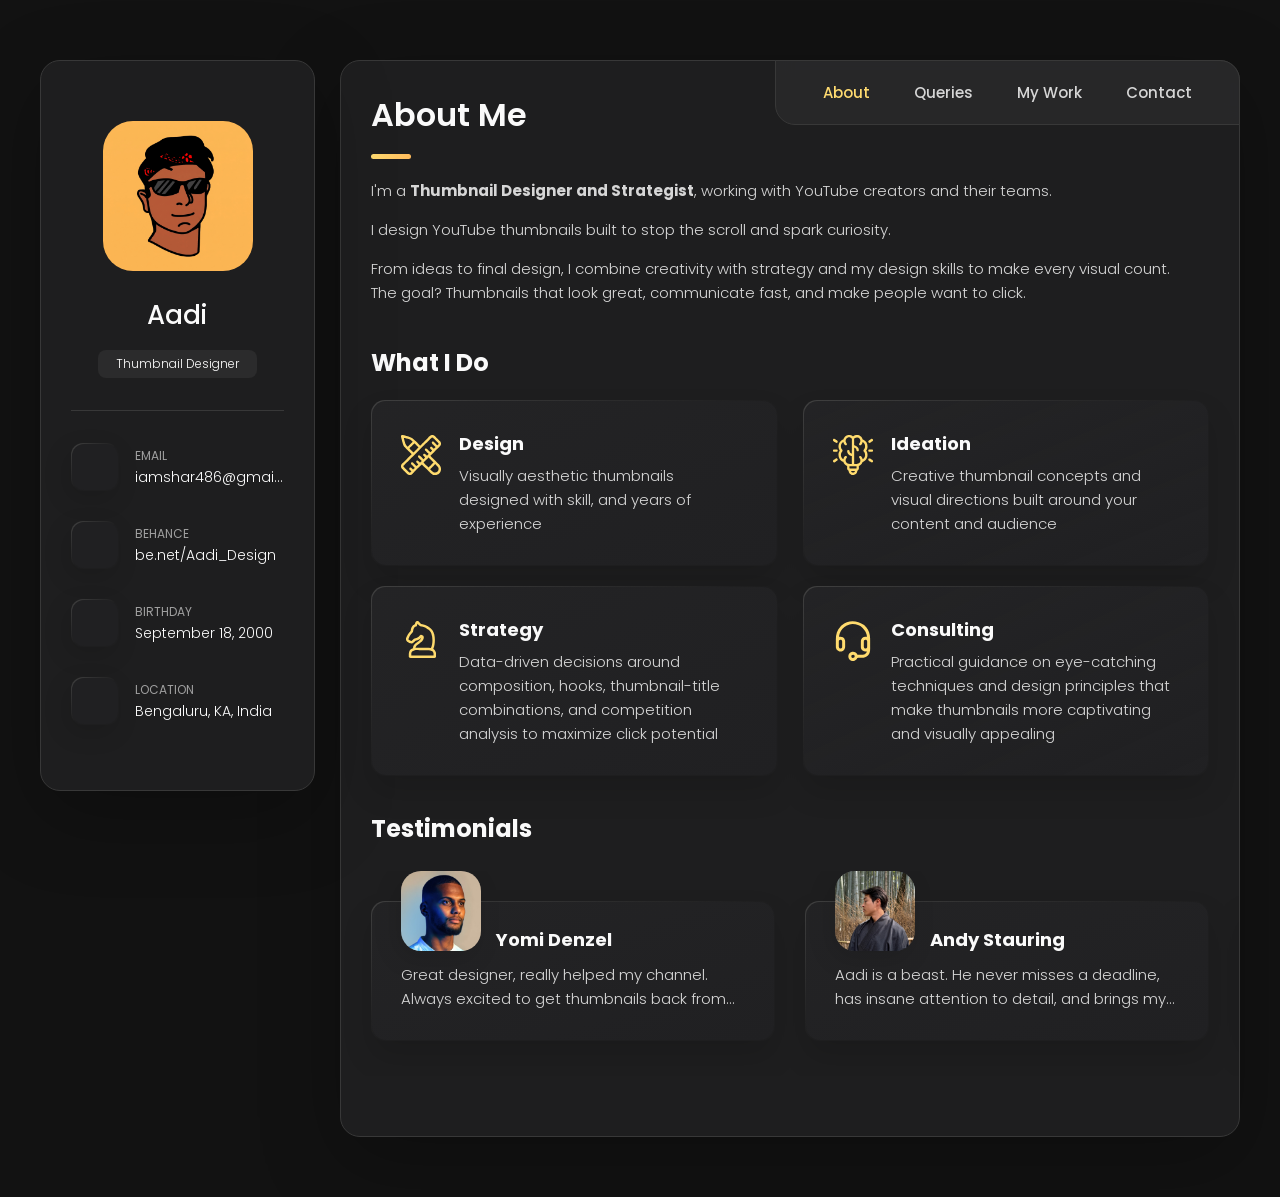
==== commit 9fcfd7a2: "Aadi Design Portfolio" ====
--- a/index.html
+++ b/index.html
@@ -5,7 +5,7 @@
   <meta charset="UTF-8">
   <meta http-equiv="X-UA-Compatible" content="IE=edge">
   <meta name="viewport" content="width=device-width, initial-scale=1.0">
-  <title>Aadi Design - Thumbnail Designer</title>
+  <title>Aadi Design</title>
 
   <!--
     - favicon
@@ -88,7 +88,7 @@
             <div class="contact-info">
               <p class="contact-title">Behance</p>
 
-              <a href="https://www.behance.net/Aadi_Design" class="contact-link"> be.net/Aadi_Design</a>
+              <a href="https://www.behance.net/Aadi_Design" class="contact-link" target="_blank" rel="noopener noreferrer">be.net/Aadi_Design</a>
             </div>
 
           </li>
@@ -102,7 +102,7 @@
             <div class="contact-info">
               <p class="contact-title">Birthday</p>
 
-              <time datetime="1982-06-23">September 18, 2000</time>
+              <time datetime="2000-09-18">September 18, 2000</time>
             </div>
 
           </li>
@@ -116,7 +116,7 @@
             <div class="contact-info">
               <p class="contact-title">Location</p>
 
-              <address>Bengaluru, Karnataka, India</address>
+              <address>Bengaluru, KA, India</address>
             </div>
 
           </li>
@@ -129,18 +129,18 @@
 
           <li class="social-item">
             <a href="#" class="social-link">
-              <ion-icon name="logo-facebook"></ion-icon>
+              <ion-icon name="link-outline"></ion-icon>
             </a>
           </li>
 
           <li class="social-item">
-            <a href="#" class="social-link">
+            <a href="https://twitter.com/Aadi_Design" class="social-link" target="_blank" rel="noopener noreferrer">
               <ion-icon name="logo-twitter"></ion-icon>
             </a>
           </li>
 
           <li class="social-item">
-            <a href="#" class="social-link">
+            <a href="https://www.instagram.com/aadi_design_" class="social-link" target="_blank" rel="noopener noreferrer">
               <ion-icon name="logo-instagram"></ion-icon>
             </a>
           </li>
@@ -205,14 +205,15 @@
 
         <section class="about-text">
           <p>
-            I'm a Thumbnail Designer and Strategist, working with YouTube creators and their teams.
-            I enjoy
-            turning complex problems into simple, beautiful and intuitive designs.
+            I'm a <strong>Thumbnail Designer and Strategist</strong>, working with YouTube creators and their teams.
           </p>
 
           <p>
-            My job is to create engaging thumbnails that capture attention and drive clicks for YouTube creators.
-            I focus on crafting designs that are not only visually appealing but also align with the creator's brand and content.
+            I design YouTube thumbnails built to stop the scroll and spark curiosity.
+          </p>
+          <p>
+            From ideas to final design, I combine creativity with strategy and my design skills to make every visual count.
+            <br>The goal? Thumbnails that look great, communicate fast, and make people want to click.
           </p>
         </section>
 
@@ -223,7 +224,7 @@
 
         <section class="service">
 
-          <h3 class="h3 service-title">What i'm doing</h3>
+          <h3 class="h3 service-title">What I do</h3>
 
           <ul class="service-list">
 
@@ -235,10 +236,10 @@
               </div>
 
               <div class="service-content-box">
-                <h4 class="h4 service-item-title">Designing</h4>
+                <h4 class="h4 service-item-title">Design</h4>
 
                 <p class="service-item-text">
-                  The most modern and high-quality design made at a professional level.
+                  Visually aesthetic thumbnails designed with skill, and years of experience
                 </p>
               </div>
 
@@ -247,14 +248,14 @@
             <li class="service-item">
 
               <div class="service-icon-box">
-                <img src="./assets/images/icon-dev.svg" alt="Web development icon" width="40">
+                <img src="./assets/images/icon-idea.svg" alt="Web development icon" width="40">
               </div>
 
               <div class="service-content-box">
                 <h4 class="h4 service-item-title">Ideation</h4>
 
                 <p class="service-item-text">
-                  High-quality development of sites at the professional level.
+                  Creative thumbnail concepts and visual directions built around your content and audience
                 </p>
               </div>
 
@@ -263,14 +264,14 @@
             <li class="service-item">
 
               <div class="service-icon-box">
-                <img src="./assets/images/icon-app.svg" alt="mobile app icon" width="40">
+                <img src="./assets/images/icon-strategy.svg" alt="mobile app icon" width="40">
               </div>
 
               <div class="service-content-box">
                 <h4 class="h4 service-item-title">Strategy</h4>
 
                 <p class="service-item-text">
-                  Professional development of applications for iOS and Android.
+                  Data-driven decisions around composition, hooks, thumbnail-title combinations, and competition analysis to maximize click potential
                 </p>
               </div>
 
@@ -279,14 +280,14 @@
             <li class="service-item">
 
               <div class="service-icon-box">
-                <img src="./assets/images/icon-photo.svg" alt="camera icon" width="40">
+                <img src="./assets/images/icon-consult.svg" alt="camera icon" width="40">
               </div>
 
               <div class="service-content-box">
                 <h4 class="h4 service-item-title">Consulting</h4>
 
                 <p class="service-item-text">
-                  I make high-quality photos of any category at a professional level.
+                  Practical guidance on eye-catching techniques and design principles that make thumbnails more captivating and visually appealing
                 </p>
               </div>
 
@@ -308,7 +309,7 @@
           <ul class="testimonials-list has-scrollbar">
 
             <li class="testimonials-item">
-              <div class="content-card" data-testimonials-item data-subscriber-count="1.49M subscribers">
+              <div class="content-card" data-testimonials-item data-subscriber-count="1.51M subscribers" data-review-date="3 June 2026" data-review-rating="5">
 
                 <figure class="testimonials-avatar-box">
                   <img src="./assets/images/avatar-1.jpg" alt="Yomi Denzel" width="60" data-testimonials-avatar>
@@ -321,11 +322,7 @@
 
                 <div class="testimonials-text" data-testimonials-text>
                   <p>
-                    Yomi denzel was hired to create a corporate identity. We were very pleased with the work done. She has a
-                    lot of experience
-                    and is very concerned about the needs of client. Lorem ipsum dolor sit amet, ullamcous cididt
-                    consectetur adipiscing
-                    elit, seds do et eiusmod tempor incididunt ut laborels dolore magnarels alia.
+                    Great designer, really helped my channel. Always excited to get thumbnails back from Aadi. He is very responsive and always willing to make changes to ensure the final product is exactly what I want. Highly recommend!
                   </p>
                 </div>
 
@@ -333,7 +330,7 @@
             </li>
 
             <li class="testimonials-item">
-              <div class="content-card" data-testimonials-item data-subscriber-count="820K subscribers">
+              <div class="content-card" data-testimonials-item data-subscriber-count="181K subscribers" data-review-date="27 March 2026" data-review-rating="5">
 
                 <figure class="testimonials-avatar-box">
                   <img src="./assets/images/avatar-2.jpg" alt="Andy Stauring" width="60" data-testimonials-avatar>
@@ -346,11 +343,7 @@
 
                 <div class="testimonials-text" data-testimonials-text>
                   <p>
-                    Richard was hired to create a corporate identity. We were very pleased with the work done. She has a
-                    lot of experience
-                    and is very concerned about the needs of client. Lorem ipsum dolor sit amet, ullamcous cididt
-                    consectetur adipiscing
-                    elit, seds do et eiusmod tempor incididunt ut laborels dolore magnarels alia.
+                    Aadi is a beast. He never misses a deadline, has insane attention to detail, and brings my vision to life above any expectations.
                   </p>
                 </div>
 
@@ -358,7 +351,70 @@
             </li>
 
             <li class="testimonials-item">
-              <div class="content-card" data-testimonials-item data-subscriber-count="3.2M subscribers">
+              <div class="content-card" data-testimonials-item data-subscriber-count="185K subscribers" data-review-date="15 January 2026" data-review-rating="5">
+
+                <figure class="testimonials-avatar-box">
+                  <img src="./assets/images/avatar-5.jpg" alt="Cas and Chary" width="60" data-testimonials-avatar>
+                </figure>
+
+                <h4 class="h4 testimonials-item-title" data-testimonials-title>
+                  Cas and Chary XR
+                  <ion-icon name="checkmark-circle" style="display:inline-block; margin-left:6px; color:var(--orange-yellow-crayola);"></ion-icon>
+                </h4>
+
+                <div class="testimonials-text" data-testimonials-text>
+                  <p>
+                    Aadi is very talented and professional. He always provides high quality thumbnails in a timely manner.
+                  </p>
+                </div>
+
+              </div>
+            </li>
+
+            <li class="testimonials-item">
+              <div class="content-card" data-testimonials-item data-subscriber-count="7.41M subscribers" data-review-date="12 December 2025" data-review-rating="4">
+
+                <figure class="testimonials-avatar-box">
+                  <img src="./assets/images/avatar-6.jpg" alt="Teachingmensfashion" width="60" data-testimonials-avatar>
+                </figure>
+
+                <h4 class="h4 testimonials-item-title" data-testimonials-title>
+                  Teachingmensfashion
+                  <ion-icon name="checkmark-circle" style="display:inline-block; margin-left:6px; color:var(--orange-yellow-crayola);"></ion-icon>
+                </h4>
+
+                <div class="testimonials-text" data-testimonials-text>
+                  <p>
+                    Great addition to our team! We hired Aadi as a substitute designer and he has delivered some really good work. 
+                  </p>
+                </div>
+
+              </div>
+            </li>
+
+            <li class="testimonials-item">
+              <div class="content-card" data-testimonials-item data-subscriber-count="485K subscribers" data-review-date="24 November 2025" data-review-rating="5">
+
+                <figure class="testimonials-avatar-box">
+                  <img src="./assets/images/avatar-7.jpg" alt="Jack Cole" width="60" data-testimonials-avatar>
+                </figure>
+
+                <h4 class="h4 testimonials-item-title" data-testimonials-title>
+                  Jack Cole
+                  <ion-icon name="checkmark-circle" style="display:inline-block; margin-left:6px; color:var(--orange-yellow-crayola);"></ion-icon>
+                </h4>
+
+                <div class="testimonials-text" data-testimonials-text>
+                  <p>
+                    Aadi is super talented and very professional. Always on time, flexible, great to work with! Would recommend!
+                  </p>
+                </div>
+
+              </div>
+            </li>
+
+            <li class="testimonials-item">
+              <div class="content-card" data-testimonials-item data-subscriber-count="1.92M subscribers" data-review-date="18 October 2025" data-review-rating="4">
 
                 <figure class="testimonials-avatar-box">
                   <img src="./assets/images/avatar-3.jpg" alt="WORLDCA$T" width="60" data-testimonials-avatar>
@@ -371,11 +427,7 @@
 
                 <div class="testimonials-text" data-testimonials-text>
                   <p>
-                    Richard was hired to create a corporate identity. We were very pleased with the work done. She has a
-                    lot of experience
-                    and is very concerned about the needs of client. Lorem ipsum dolor sit amet, ullamcous cididt
-                    consectetur adipiscing
-                    elit, seds do et eiusmod tempor incididunt ut laborels dolore magnarels alia.
+                    Amazing work, fast turn arounds and great communication!
                   </p>
                 </div>
 
@@ -383,7 +435,7 @@
             </li>
 
             <li class="testimonials-item">
-              <div class="content-card" data-testimonials-item data-subscriber-count="540K subscribers">
+              <div class="content-card" data-testimonials-item data-subscriber-count="213K subscribers" data-review-date="5 October 2025" data-review-rating="5">
 
                 <figure class="testimonials-avatar-box">
                   <img src="./assets/images/avatar-4.jpg" alt="Neoxouille" width="60" data-testimonials-avatar>
@@ -396,11 +448,7 @@
 
                 <div class="testimonials-text" data-testimonials-text>
                   <p>
-                    Richard was hired to create a corporate identity. We were very pleased with the work done. She has a
-                    lot of experience
-                    and is very concerned about the needs of client. Lorem ipsum dolor sit amet, ullamcous cididt
-                    consectetur adipiscing
-                    elit, seds do et eiusmod tempor incididunt ut laborels dolore magnarels alia.
+                    Great attention to details, very skilled and creative! Has been able to deliver high-quality thumbnails for videos that are completely different in style.
                   </p>
                 </div>
 
@@ -438,16 +486,23 @@
 
               <h4 class="h3 modal-title" data-modal-title>Yomi Denzel</h4>
 
-              <time datetime="2021-06-14" data-modal-subscribers>1.49M subscribers</time>
+              <time datetime="2021-06-14" data-modal-subscribers>1.51M subscribers</time>
 
               <div data-modal-text>
                 <p>
-                  Richard was hired to create a corporate identity. We were very pleased with the work done. She has a
-                  lot of experience
-                  and is very concerned about the needs of client. Lorem ipsum dolor sit amet, ullamcous cididt
-                  consectetur adipiscing
-                  elit, seds do et eiusmod tempor incididunt ut laborels dolore magnarels alia.
+                  Great designer, really helped my channel. Always excited to get thumbnails back from Aadi. He is very responsive and always willing to make changes to ensure the final product is exactly what I want. Highly recommend!
                 </p>
+              </div>
+
+              <div class="modal-review-meta">
+                <div class="modal-rating" data-modal-rating aria-label="5 out of 5 stars">
+                  <ion-icon name="star" aria-hidden="true"></ion-icon>
+                  <ion-icon name="star" aria-hidden="true"></ion-icon>
+                  <ion-icon name="star" aria-hidden="true"></ion-icon>
+                  <ion-icon name="star" aria-hidden="true"></ion-icon>
+                  <ion-icon name="star" aria-hidden="true"></ion-icon>
+                </div>
+                <time datetime="2021-06-14" data-modal-review-date>14 June 2021</time>
               </div>
 
             </div>
@@ -534,11 +589,11 @@
           </div>
 
           <p class="timeline-text">
-            I usually charge $50 per thumbnail. But the prices may vary depending on the style of the thumbnail (simple to complex). 
-            </p>
+            My standard rate is <strong>$50 per thumbnail</strong>. However, the price may vary depending on the complexity of the concept, the amount of compositing, asset creation, and editing involved.
+          </p>
           
           <p class="timeline-text" style="margin-top: 7px;">
-            We can negotiate the price once we agree on the thumbnail concept.
+            Once we agree on the thumbnail concept, we can discuss and finalize the price based on the scope of the work.
           </p>
 
         </section>
@@ -554,8 +609,12 @@
           </div>
 
           <p class="timeline-text">
-            My usual turnaround time is 1-3 days. 
-            The exact turnaround time will be specified after we agree on the concept(s).
+            My usual turnaround time is <strong>1–3 days</strong>. The exact delivery timeline will be confirmed once you approve the concept(s).
+            Please note that delays in receiving feedback may extend the final delivery date.
+          </p>
+          
+          <p class="timeline-text" style="margin-top: 7px;">
+            Rush projects may be accommodated depending on my availability and may include an additional fee.
           </p>
 
         </section>
@@ -567,15 +626,15 @@
               <ion-icon name="chatbox-ellipses-outline"></ion-icon>
             </div>
 
-            <h3 class="h3">Feedback and Revisions</h3>
+            <h3 class="h3">Feedback & Revisions</h3>
           </div>
 
           <p class="timeline-text">
-            I don’t count the amount of feedback loops. Just let me know what you want tweaked, and we can work on it to finalize on a design that matches your vision.
+            I don't limit the number of feedback rounds. Simply let me know what you'd like to tweak, and we'll work together to refine the design until it aligns with your vision.
           </p>
           
           <p class="timeline-text" style="margin-top: 7px;">
-            If I believe your changes are straying too far from the original concept, I may offer you to pay for a second thumbnail. 
+            However, if the requested changes move significantly away from the originally approved concept, I may suggest treating it as a separate thumbnail. This would apply when the changes involve a fundamentally different <strong>composition, idea, subject, layout, or overall visual direction</strong>.
           </p>
 
         </section>
@@ -591,7 +650,16 @@
           </div>
 
           <p class="timeline-text">
-            A/B testing can be achieved either by paying for more thumbnails (entirely different concepts) or for free by asking for exports of small variants (different text content, swapped colors, etc.) during feedback.
+            A/B testing can be done in two ways:
+          </p>
+
+          <ol class="timeline-text process-list" style="margin-top: 7px;">
+            <li><strong>Additional thumbnails:</strong> You can order completely different concepts to test which one performs better.</li>
+            <li><strong>Small variants:</strong> You can request free variations during the feedback process, such as different text, color changes, or other minor adjustments.</li>
+          </ol>
+
+          <p class="timeline-text" style="margin-top: 7px;">
+            Additional thumbnails created specifically for A/B testing are available at a <strong>discounted rate</strong>.
           </p>
 
         </section>
@@ -607,28 +675,32 @@
           </div>
 
           <p class="timeline-text">
-            I prefer using Discord to communicate during our work process.
+            I prefer using <strong>Discord chat</strong> for communication throughout the project.
           </p>
 
         </section>
 
-        <section class="timeline contact-information">
+        <section class="timeline packages-and-retainers">
 
           <div class="title-wrapper">
             <div class="icon-box">
-              <ion-icon name="book-outline"></ion-icon>
+              <ion-icon name="cart-outline"></ion-icon>
             </div>
 
-            <h3 class="h3">Contact Information</h3>
+            <h3 class="h3">Packages & Retainers</h3>
           </div>
 
           <p class="timeline-text">
-            Placeholder for contact FAQ text. Update this text with an answer to a question about how to reach support or submit requests.
+            If you need thumbnails for multiple videos, I offer <strong>discounted package rates</strong> based on the number of thumbnails ordered.
           </p>
+          
+          <p class="timeline-text" style="margin-top: 7px;">
+            For clients looking for ongoing thumbnail design, I also offer <strong>monthly retainers</strong> with custom pricing based on your expected workload, frequency, and requirements.
+          </p>
 
         </section>
 
-        <section class="timeline">
+        <section class="timeline faqs">
 
           <div class="title-wrapper">
             <div class="icon-box">
@@ -638,60 +710,201 @@
             <h3 class="h3">Frequently Asked Questions</h3>
           </div>
 
+          <div class="faq-section">
+
+            <div class="faq-list">
+
+              <details class="faq-item">
+                <summary>What information/assets should I provide?</summary>
+                
+                <p class="timeline-text">
+                To get started, I'll typically need:
+              </p>
+              
+              <ul class="timeline-text requirements-list" style="margin-top: -10px;">
+                <li>Video title(s)</li>
+                <li>Detailed video brief</li>
+                <li>High-quality photos (if applicable)</li>
+                <li>Reference images</li>
+                <li>Upload deadline</li>
+                <li>Any important factual requirements or restrictions</li>
+              </ul>
+              </p>
+
+             <p class="timeline-text">
+                If you're looking for a customized concept that involves photos of yourself or someone else, feel free to share the idea with me <strong>before taking the photos</strong>. I can guide you on the appropriate pose, angle, framing, and other details to help us get the best possible result.
+              </p>
+
+              </details>
+
+              <details class="faq-item">
+                <summary>What's your step-by-step process when we work together?</summary>
+
+                <ol class="timeline-text process-list">
+                <li>You send me the video details and assets.</li>
+                <li>We discuss the thumbnail concepts together.</li>
+                <li>I create a couple of concept mockups/sketches, and you choose and finalize one or more concepts.</li>
+                <li>I confirm the turnaround time and price based on the number and complexity of the thumbnails.</li>
+                <li>I start designing and keep you updated throughout the process.</li>
+                <li>I share a watermarked preview for you to review.</li>
+                <li>We refine the design based on your feedback until you're happy with the final result.</li>
+                <li>I send you the payment request/invoice.</li>
+                <li>Once the payment is completed, I deliver the finished thumbnail(s).</li>
+                <p class="timeline-text"></p>
+              </ol>
+              
+              </details>
+
+              <details class="faq-item">
+                <summary>How do you decide on the concept?</summary>
+
+                <p class="timeline-text">
+                If you already have a clear concept in mind, feel free to share it with me before we begin.
+              </p>
+          
+              <p class="timeline-text">
+                If you don't have a specific concept, you can provide a general idea for the thumbnail along with a few reference images showing the style or direction you prefer. I'll then develop one or more concepts in the form of mockups/sketches based on your input, which we can discuss and refine together before moving forward.
+              </p>
+              
+              </details>
+
+              <details class="faq-item">
+                <summary>What is included in your final delivery?</summary>
+
+                <p class="timeline-text">
+                The final delivery includes the finished thumbnail in <strong>PNG or JPG format</strong>, ready to upload.
+              </p>
+          
+             <p class="timeline-text">
+                Layered source files (<strong>PSD</strong>) are not included by default. If you need the PSD, it can be purchased for an additional <strong>80% of the thumbnail fee</strong>.
+                The PSD file will include editable layers organized into folders for easier editing and future use.
+              </p>
+                
+              </details>
+
+              <details class="faq-item">
+                <summary>What happens if I'm not satisfied with the thumbnail?</summary>
+
+                <p class="timeline-text">
+                I like to make sure we're on the same page before I start designing. That's why I share and discuss the concept with you beforehand and keep you involved throughout the process.
+              </p>
+          
+             <p class="timeline-text">
+                If something doesn't feel quite right, <strong>no worries!</strong> Just let me know what you'd like to change, and we'll work through the revisions together until the design feels right for you.
+              </p>
+                
+              </details>
+
+              <details class="faq-item">
+                <summary>How do you accept payments?</summary>
+
+                <p class="timeline-text">
+                I usually accept payments through <strong>PayPal or Wise</strong>.
+              </p>
+                
+              </details>
+
+              <details class="faq-item">
+                <summary>Do you use AI in your design process?</summary>
+
+                <p class="timeline-text">
+                I may use AI-assisted tools in certain parts of my workflow—for example, to create starting assets, improve low-quality images, generate supporting elements, or enhance certain aspects of the design.
+              </p>
+          
+             <p class="timeline-text">
+                However, <strong>I don't use AI to generate the entire thumbnail.</strong> The concept, composition, design decisions, editing, compositing, and final execution are handled by me using my own creativity and design skills.
+                AI is simply a tool within my workflow, not a replacement for the design process.
+              </p>
+                
+              </details>
+
+            </div>
+
+          </div>
+
+        </section>
+
+        <section class="timeline" style="display: none;">
+
+          <div class="title-wrapper">
+            <div class="icon-box">
+              <ion-icon name="help-circle-outline"></ion-icon>
+            </div>
+
+            <h3 class="h3">Frequently Asked Questions</h3>
+          </div>
+
           <ol class="timeline-list">
 
             <li class="timeline-item">
 
+              <h4 class="h4 timeline-item-title">What information/assets should I provide?</h4>
+
+              
+              <p class="timeline-text">
+                To get started, I'll typically need:
+              </p>
+              
+              <ul class="timeline-text requirements-list" style="margin-top: 5px;"> <strong>
+                <li>Video title(s)</li>
+                <li>Detailed video brief</li>
+                <li>High-quality photos (if applicable)</li>
+                <li>Reference images</li>
+                <li>Upload deadline</li>
+                <li>Any important factual requirements or restrictions</li> </strong>
+              </ul>
+              </p>
+          
+             <p class="timeline-text" style="margin-top: 9px;">
+                If you're looking for a customized concept that involves photos of yourself or someone else, feel free to share the idea with me <strong>before taking the photos</strong>. I can guide you on the appropriate pose, angle, framing, and other details to help us get the best possible result.
+              </p>
+
+            </li>
+
+            <li class="timeline-item">
+
               <h4 class="h4 timeline-item-title">What's your step-by-step process when we work together?</h4>
 
-              <ul class="timeline-text" style="list-style-type: disc; padding-left: 0; margin-left: 0;">
-                <li>1. You send the video’s details and assets to me</li>
-                <li>2. We come up with the concept together</li>
-                <li>3. I specify the turnaround time and price for the amount of thumbnails</li>
-                <li>4. I start designing and update you along the process</li>
-                <li>5. I reveal a watermarked version</li>
-                <li>6. I tweak it based on your feedback until finalized</li>
-                <li>7. I send you an invoice request</li>
-                <li>8. I deliver the finished thumbnail(s)</li>
-              </ul>
+              <ol class="timeline-text process-list">
+                <li>You send me the video details and assets.</li>
+                <li>We discuss the thumbnail concepts together.</li>
+                <li>I create a couple of concept mockups/sketches, and you choose and finalize one or more concepts.</li>
+                <li>I confirm the turnaround time and price based on the number and complexity of the thumbnails.</li>
+                <li>I start designing and keep you updated throughout the process.</li>
+                <li>I share a watermarked preview for you to review.</li>
+                <li>We refine the design based on your feedback until you're happy with the final result.</li>
+                <li>I send you the payment request/invoice.</li>
+                <li>Once the payment is completed, I deliver the finished thumbnail(s).</li>
+              </ol>
 
             </li>
 
             <li class="timeline-item">
-
-              <h4 class="h4 timeline-item-title">How do you decide the concept?</h4>
+              
+              <h4 class="h4 timeline-item-title">How do you decide on the concept?</h4>
 
               <p class="timeline-text">
-                If you already have a clear concept in mind, I am open to hearing it before.
+                If you already have a clear concept in mind, feel free to share it with me before we begin.
               </p>
           
               <p class="timeline-text" style="margin-top: 7px;">
-                Otherwise you can provide a basic concept of the thumbnail and also some
-                example images of the style you prefer. I’ll then reveal my concept on which we can
-                further discuss and finalize.
-
+                If you don't have a specific concept, you can provide a general idea for the thumbnail along with a few reference images showing the style or direction you prefer. I'll then develop one or more concepts in the form of mockups/sketches based on your input, which we can discuss and refine together before moving forward.
               </p>
 
             </li>
 
             <li class="timeline-item">
 
-              <h4 class="h4 timeline-item-title">What information/assets do you need to get started?</h4>
-
-              
+              <h4 class="h4 timeline-item-title">What is included in your final delivery?</h4>
+
+
               <p class="timeline-text">
-                I usually would need the details of your video (title, topic and description). I would
-                also need your high quality images (if any).
-
+                The final delivery includes the finished thumbnail in <strong>PNG or JPG format</strong>, ready to upload.
               </p>
           
              <p class="timeline-text" style="margin-top: 7px;">
-
-                If you want a customized concept thumbnail, you can share the idea with me before
-                taking the images so that I can guide you with the pose or the angle with which you
-                can take your images.
-
-
+                Layered source files (<strong>PSD</strong>) are not included by default. If you need the PSD, it can be purchased for an additional <strong>80% of the thumbnail fee</strong>.
+                The PSD file will include editable layers organized into folders for easier editing and future use.
               </p>
 
             </li>
@@ -702,21 +915,11 @@
 
 
               <p class="timeline-text">
-                I always give a detailed concept before starting with the thumbnail design. I also
-                keep you involved throughout the process to make sure we're on the right track.
-                And if something’s not quite right, no worries — I offer revisions to get it just how
-                you want it!
+                I like to make sure we're on the same page before I start designing. That's why I share and discuss the concept with you beforehand and keep you involved throughout the process.
               </p>
-
-            </li>
-
-            <li class="timeline-item">
-
-              <h4 class="h4 timeline-item-title">How do you accept payments?</h4>
-
-
-              <p class="timeline-text">
-                I usually accept payments through PayPal and Wise.
+          
+             <p class="timeline-text" style="margin-top: 7px;">
+                If something doesn't feel quite right, <strong>no worries!</strong> Just let me know what you'd like to change, and we'll work through the revisions together until the design feels right for you.
               </p>
 
             </li>
@@ -735,6 +938,76 @@
 
             </li>
 
+            <li class="timeline-item">
+
+              <h4 class="h4 timeline-item-title">How do you accept payments?</h4>
+
+
+              <p class="timeline-text">
+                I usually accept payments through <strong>PayPal or Wise</strong>.
+              </p>
+
+            </li>
+
+            <li class="timeline-item">
+
+              <h4 class="h4 timeline-item-title">Do you use AI in your design process?</h4>
+
+
+              <p class="timeline-text">
+                I may use AI-assisted tools in certain parts of my workflow—for example, to create starting assets, improve low-quality images, generate supporting elements, or enhance certain aspects of the design.
+              </p>
+          
+             <p class="timeline-text" style="margin-top: 7px;">
+                However, <strong>I don't use AI to generate the entire thumbnail.</strong> The concept, composition, design decisions, editing, compositing, and final execution are handled by me using my own creativity and design skills.
+                AI is simply a tool within my workflow, not a replacement for the design process.
+              </p>
+
+            </li>
+          </ol>
+
+        </section>
+
+        <section class="timeline">
+
+          <div class="title-wrapper">
+            <div class="icon-box">
+              <ion-icon name="checkmark-done-circle-outline"></ion-icon>
+            </div>
+
+            <h3 class="h3">Project Terms</h3>
+          </div>
+
+          <ol class="timeline-list">
+
+            <li class="timeline-item">
+              <p class="timeline-text">Once the concept is approved, major changes to the concept are treated as a new concept.</p>
+            </li>
+
+            <li class="timeline-item">
+              <p class="timeline-text">Once a thumbnail has been approved as final and delivered, further modifications may be treated as a new revision/project.</p>
+            </li>
+
+            <li class="timeline-item">
+              <p class="timeline-text">Whenever possible, please provide revision requests in one consolidated message rather than sending multiple scattered requests.</p>
+            </li>
+
+            <li class="timeline-item">
+              <p class="timeline-text">Concept approvals, revision requests, and final approvals should be communicated through the agreed project chat platform so there is a clear record of the project.</p>
+            </li>
+
+            <li class="timeline-item">
+              <p class="timeline-text">The client is responsible for ensuring that the thumbnail accurately represents the video's content and does not contain misleading or unauthorized claims.</p>
+            </li>
+
+            <li class="timeline-item">
+              <p class="timeline-text">Unless otherwise agreed, I reserve the right to showcase completed thumbnails in my portfolio and social media for promotional purposes. If you want confidentiality, you can tell me beforehand.</p>
+            </li>
+
+            <li class="timeline-item">
+              <p class="timeline-text">Client-provided materials and unreleased video/project information will be treated as confidential and will not be intentionally shared with third parties.</p>
+            </li>
+
           </ol>
 
         </section>
@@ -883,7 +1156,7 @@
                     <ion-icon name="eye-outline"></ion-icon>
                   </div>
 
-                  <img src="./assets/images/project-1.jpg" alt="finance" loading="lazy">
+                  <img src="./assets/images/thumbnails/a1.jpg" alt="thumbnail" loading="lazy">
                 </figure>
 
                 <h3 class="project-title">How Compounding Works in the American Stock Market</h3>
@@ -901,7 +1174,7 @@
                     <ion-icon name="eye-outline"></ion-icon>
                   </div>
 
-                  <img src="./assets/images/project-2.jpg" alt="orizon" loading="lazy">
+                  <img src="./assets/images/thumbnails/a2.jpg" alt="thumbnail" loading="lazy">
                 </figure>
 
                 <h3 class="project-title">I tried the Best Churros in the Supermarket</h3>
@@ -919,16 +1192,52 @@
                     <ion-icon name="eye-outline"></ion-icon>
                   </div>
 
-                  <img src="./assets/images/project-3.jpg" alt="fundo" loading="lazy">
+                  <img src="./assets/images/thumbnails/a3.jpg" alt="thumbnail" loading="lazy">
                 </figure>
 
                 <h3 class="project-title">Fundo</h3>
 
+                <p class="project-category">Entertainment</p>
+
+              </a>
+            </li>
+
+            <li class="project-item  active" data-filter-item data-category="entertainment">
+              <a href="#">
+
+                <figure class="project-img">
+                  <div class="project-item-icon-box">
+                    <ion-icon name="eye-outline"></ion-icon>
+                  </div>
+
+                  <img src="./assets/images/thumbnails/a4.jpg" alt="thumbnail" loading="lazy">
+                </figure>
+
+                <h3 class="project-title">Brawlhalla</h3>
+
                 <p class="project-category">Educational</p>
 
               </a>
             </li>
 
+            <li class="project-item  active" data-filter-item data-category="documentary">
+              <a href="#">
+
+                <figure class="project-img">
+                  <div class="project-item-icon-box">
+                    <ion-icon name="eye-outline"></ion-icon>
+                  </div>
+
+                  <img src="./assets/images/thumbnails/a5.jpg" alt="thumbnail" loading="lazy">
+                </figure>
+
+                <h3 class="project-title">DSM.</h3>
+
+                <p class="project-category">Educational</p>
+
+              </a>
+            </li>
+
             <li class="project-item  active" data-filter-item data-category="entertainment">
               <a href="#">
 
@@ -937,16 +1246,88 @@
                     <ion-icon name="eye-outline"></ion-icon>
                   </div>
 
-                  <img src="./assets/images/project-4.jpg" alt="brawlhalla" loading="lazy">
-                </figure>
-
-                <h3 class="project-title">Brawlhalla</h3>
+                  <img src="./assets/images/thumbnails/a6.jpg" alt="thumbnail" loading="lazy">
+                </figure>
+
+                <h3 class="project-title">MetaSpark</h3>
+
+                <p class="project-category">Educational</p>
+
+              </a>
+            </li>
+
+            <li class="project-item  active" data-filter-item data-category="entertainment">
+              <a href="#">
+
+                <figure class="project-img">
+                  <div class="project-item-icon-box">
+                    <ion-icon name="eye-outline"></ion-icon>
+                  </div>
+
+                  <img src="./assets/images/thumbnails/a7.jpg" alt="thumbnail" loading="lazy">
+                </figure>
+
+                <h3 class="project-title">Summary</h3>
+
+                <p class="project-category">Documentary</p>
+
+              </a>
+            </li>
+
+            <li class="project-item  active" data-filter-item data-category="documentary">
+              <a href="#">
+
+                <figure class="project-img">
+                  <div class="project-item-icon-box">
+                    <ion-icon name="eye-outline"></ion-icon>
+                  </div>
+
+                  <img src="./assets/images/thumbnails/a8.jpg" alt="thumbnail" loading="lazy">
+                </figure>
+
+                <h3 class="project-title">Task Manager</h3>
 
                 <p class="project-category">Entertainment</p>
 
               </a>
             </li>
 
+            <li class="project-item  active" data-filter-item data-category="documentary">
+              <a href="#">
+
+                <figure class="project-img">
+                  <div class="project-item-icon-box">
+                    <ion-icon name="eye-outline"></ion-icon>
+                  </div>
+
+                  <img src="./assets/images/thumbnails/a9.jpg" alt="thumbnail" loading="lazy">
+                </figure>
+
+                <h3 class="project-title">Arrival</h3>
+
+                <p class="project-category">Documentary</p>
+
+              </a>
+            </li>
+
+            <li class="project-item  active" data-filter-item data-category="educational">
+              <a href="#">
+
+                <figure class="project-img">
+                  <div class="project-item-icon-box">
+                    <ion-icon name="eye-outline"></ion-icon>
+                  </div>
+
+                  <img src="./assets/images/thumbnails/a10.jpg" alt="thumbnail" loading="lazy">
+                </figure>
+
+                <h3 class="project-title">Arrival</h3>
+
+                <p class="project-category">Documentary</p>
+
+              </a>
+            </li>
+
             <li class="project-item  active" data-filter-item data-category="entertainment">
               <a href="#">
 
@@ -955,15 +1336,69 @@
                     <ion-icon name="eye-outline"></ion-icon>
                   </div>
 
-                  <img src="./assets/images/project-5.jpg" alt="dsm." loading="lazy">
-                </figure>
-
-                <h3 class="project-title">DSM.</h3>
-
-                <p class="project-category">Entertainment</p>
-
-              </a>
-            </li>
+                  <img src="./assets/images/thumbnails/a11.jpg" alt="thumbnail" loading="lazy">
+                </figure>
+
+                <h3 class="project-title">Arrival</h3>
+
+                <p class="project-category">Documentary</p>
+
+              </a>
+            </li>
+            
+            <li class="project-item  active" data-filter-item data-category="educational">
+              <a href="#">
+
+                <figure class="project-img">
+                  <div class="project-item-icon-box">
+                    <ion-icon name="eye-outline"></ion-icon>
+                  </div>
+
+                  <img src="./assets/images/thumbnails/a12.jpg" alt="thumbnail" loading="lazy">
+                </figure>
+
+                <h3 class="project-title">Arrival</h3>
+
+                <p class="project-category">Documentary</p>
+
+              </a>
+            </li>
+            
+            <li class="project-item  active" data-filter-item data-category="documentary">
+              <a href="#">
+
+                <figure class="project-img">
+                  <div class="project-item-icon-box">
+                    <ion-icon name="eye-outline"></ion-icon>
+                  </div>
+
+                  <img src="./assets/images/thumbnails/a13.jpg" alt="thumbnail" loading="lazy">
+                </figure>
+
+                <h3 class="project-title">Arrival</h3>
+
+                <p class="project-category">Documentary</p>
+
+              </a>
+            </li>
+            
+            <li class="project-item  active" data-filter-item data-category="educational">
+              <a href="#">
+
+                <figure class="project-img">
+                  <div class="project-item-icon-box">
+                    <ion-icon name="eye-outline"></ion-icon>
+                  </div>
+
+                  <img src="./assets/images/thumbnails/a14.jpg" alt="thumbnail" loading="lazy">
+                </figure>
+
+                <h3 class="project-title">Arrival</h3>
+
+                <p class="project-category">Documentary</p>
+
+              </a>
+            </li>            
 
             <li class="project-item  active" data-filter-item data-category="entertainment">
               <a href="#">
@@ -973,12 +1408,30 @@
                     <ion-icon name="eye-outline"></ion-icon>
                   </div>
 
-                  <img src="./assets/images/project-6.jpg" alt="metaspark" loading="lazy">
-                </figure>
-
-                <h3 class="project-title">MetaSpark</h3>
-
-                <p class="project-category">Entertainment</p>
+                  <img src="./assets/images/thumbnails/a15.jpg" alt="thumbnail" loading="lazy">
+                </figure>
+
+                <h3 class="project-title">Arrival</h3>
+
+                <p class="project-category">Documentary</p>
+
+              </a>
+            </li>
+
+            <li class="project-item  active" data-filter-item data-category="entertainment">
+              <a href="#">
+
+                <figure class="project-img">
+                  <div class="project-item-icon-box">
+                    <ion-icon name="eye-outline"></ion-icon>
+                  </div>
+
+                  <img src="./assets/images/thumbnails/a16.jpg" alt="thumbnail" loading="lazy">
+                </figure>
+
+                <h3 class="project-title">Arrival</h3>
+
+                <p class="project-category">Documentary</p>
 
               </a>
             </li>
@@ -991,16 +1444,160 @@
                     <ion-icon name="eye-outline"></ion-icon>
                   </div>
 
-                  <img src="./assets/images/project-7.png" alt="summary" loading="lazy">
-                </figure>
-
-                <h3 class="project-title">Summary</h3>
-
-                <p class="project-category">Documentary</p>
-
-              </a>
-            </li>
-
+                  <img src="./assets/images/thumbnails/a17.jpg" alt="thumbnail" loading="lazy">
+                </figure>
+
+                <h3 class="project-title">Arrival</h3>
+
+                <p class="project-category">Documentary</p>
+
+              </a>
+            </li>
+
+            <li class="project-item  active" data-filter-item data-category="educational">
+              <a href="#">
+
+                <figure class="project-img">
+                  <div class="project-item-icon-box">
+                    <ion-icon name="eye-outline"></ion-icon>
+                  </div>
+
+                  <img src="./assets/images/thumbnails/a18.jpg" alt="thumbnail" loading="lazy">
+                </figure>
+
+                <h3 class="project-title">Arrival</h3>
+
+                <p class="project-category">Documentary</p>
+
+              </a>
+            </li>
+            
+            <li class="project-item  active" data-filter-item data-category="educational">
+              <a href="#">
+
+                <figure class="project-img">
+                  <div class="project-item-icon-box">
+                    <ion-icon name="eye-outline"></ion-icon>
+                  </div>
+
+                  <img src="./assets/images/thumbnails/a19.jpg" alt="thumbnail" loading="lazy">
+                </figure>
+
+                <h3 class="project-title">Arrival</h3>
+
+                <p class="project-category">Documentary</p>
+
+              </a>
+            </li>
+            
+            <li class="project-item  active" data-filter-item data-category="educational">
+              <a href="#">
+
+                <figure class="project-img">
+                  <div class="project-item-icon-box">
+                    <ion-icon name="eye-outline"></ion-icon>
+                  </div>
+
+                  <img src="./assets/images/thumbnails/a20.jpg" alt="thumbnail" loading="lazy">
+                </figure>
+
+                <h3 class="project-title">Arrival</h3>
+
+                <p class="project-category">Documentary</p>
+
+              </a>
+            </li>
+            
+            <li class="project-item  active" data-filter-item data-category="educational">
+              <a href="#">
+
+                <figure class="project-img">
+                  <div class="project-item-icon-box">
+                    <ion-icon name="eye-outline"></ion-icon>
+                  </div>
+
+                  <img src="./assets/images/thumbnails/a21.jpg" alt="thumbnail" loading="lazy">
+                </figure>
+
+                <h3 class="project-title">Arrival</h3>
+
+                <p class="project-category">Documentary</p>
+
+              </a>
+            </li>            
+
+            <li class="project-item  active" data-filter-item data-category="educational">
+              <a href="#">
+
+                <figure class="project-img">
+                  <div class="project-item-icon-box">
+                    <ion-icon name="eye-outline"></ion-icon>
+                  </div>
+
+                  <img src="./assets/images/thumbnails/a22.jpg" alt="thumbnail" loading="lazy">
+                </figure>
+
+                <h3 class="project-title">Arrival</h3>
+
+                <p class="project-category">Documentary</p>
+
+              </a>
+            </li>
+
+            <li class="project-item  active" data-filter-item data-category="educational">
+              <a href="#">
+
+                <figure class="project-img">
+                  <div class="project-item-icon-box">
+                    <ion-icon name="eye-outline"></ion-icon>
+                  </div>
+
+                  <img src="./assets/images/thumbnails/a23.jpg" alt="thumbnail" loading="lazy">
+                </figure>
+
+                <h3 class="project-title">Arrival</h3>
+
+                <p class="project-category">Documentary</p>
+
+              </a>
+            </li>
+
+            <li class="project-item  active" data-filter-item data-category="entertainment">
+              <a href="#">
+
+                <figure class="project-img">
+                  <div class="project-item-icon-box">
+                    <ion-icon name="eye-outline"></ion-icon>
+                  </div>
+
+                  <img src="./assets/images/thumbnails/a24.jpg" alt="thumbnail" loading="lazy">
+                </figure>
+
+                <h3 class="project-title">Arrival</h3>
+
+                <p class="project-category">Documentary</p>
+
+              </a>
+            </li>
+
+            <li class="project-item  active" data-filter-item data-category="educational">
+              <a href="#">
+
+                <figure class="project-img">
+                  <div class="project-item-icon-box">
+                    <ion-icon name="eye-outline"></ion-icon>
+                  </div>
+
+                  <img src="./assets/images/thumbnails/a25.jpg" alt="thumbnail" loading="lazy">
+                </figure>
+
+                <h3 class="project-title">Arrival</h3>
+
+                <p class="project-category">Documentary</p>
+
+              </a>
+            </li>
+            
             <li class="project-item  active" data-filter-item data-category="documentary">
               <a href="#">
 
@@ -1009,16 +1606,106 @@
                     <ion-icon name="eye-outline"></ion-icon>
                   </div>
 
-                  <img src="./assets/images/project-8.jpg" alt="task manager" loading="lazy">
-                </figure>
-
-                <h3 class="project-title">Task Manager</h3>
-
-                <p class="project-category">Documentary</p>
-
-              </a>
-            </li>
-
+                  <img src="./assets/images/thumbnails/a26.jpg" alt="thumbnail" loading="lazy">
+                </figure>
+
+                <h3 class="project-title">Arrival</h3>
+
+                <p class="project-category">Documentary</p>
+
+              </a>
+            </li>
+            
+            <li class="project-item  active" data-filter-item data-category="educational">
+              <a href="#">
+
+                <figure class="project-img">
+                  <div class="project-item-icon-box">
+                    <ion-icon name="eye-outline"></ion-icon>
+                  </div>
+
+                  <img src="./assets/images/thumbnails/a27.jpg" alt="thumbnail" loading="lazy">
+                </figure>
+
+                <h3 class="project-title">Arrival</h3>
+
+                <p class="project-category">Documentary</p>
+
+              </a>
+            </li>
+            
+            <li class="project-item  active" data-filter-item data-category="entertainment">
+              <a href="#">
+
+                <figure class="project-img">
+                  <div class="project-item-icon-box">
+                    <ion-icon name="eye-outline"></ion-icon>
+                  </div>
+
+                  <img src="./assets/images/thumbnails/a28.jpg" alt="thumbnail" loading="lazy">
+                </figure>
+
+                <h3 class="project-title">Arrival</h3>
+
+                <p class="project-category">Documentary</p>
+
+              </a>
+            </li>            
+
+            <li class="project-item  active" data-filter-item data-category="educational">
+              <a href="#">
+
+                <figure class="project-img">
+                  <div class="project-item-icon-box">
+                    <ion-icon name="eye-outline"></ion-icon>
+                  </div>
+
+                  <img src="./assets/images/thumbnails/a29.jpg" alt="thumbnail" loading="lazy">
+                </figure>
+
+                <h3 class="project-title">Arrival</h3>
+
+                <p class="project-category">Documentary</p>
+
+              </a>
+            </li>          
+
+            <li class="project-item  active" data-filter-item data-category="educational">
+              <a href="#">
+
+                <figure class="project-img">
+                  <div class="project-item-icon-box">
+                    <ion-icon name="eye-outline"></ion-icon>
+                  </div>
+
+                  <img src="./assets/images/thumbnails/a30.jpg" alt="thumbnail" loading="lazy">
+                </figure>
+
+                <h3 class="project-title">Arrival</h3>
+
+                <p class="project-category">Documentary</p>
+
+              </a>
+            </li>
+
+            <li class="project-item  active" data-filter-item data-category="educational">
+              <a href="#">
+
+                <figure class="project-img">
+                  <div class="project-item-icon-box">
+                    <ion-icon name="eye-outline"></ion-icon>
+                  </div>
+
+                  <img src="./assets/images/thumbnails/a31.jpg" alt="thumbnail" loading="lazy">
+                </figure>
+
+                <h3 class="project-title">Arrival</h3>
+
+                <p class="project-category">Documentary</p>
+
+              </a>
+            </li>
+            
             <li class="project-item  active" data-filter-item data-category="documentary">
               <a href="#">
 
@@ -1027,7 +1714,1051 @@
                     <ion-icon name="eye-outline"></ion-icon>
                   </div>
 
-                  <img src="./assets/images/project-9.png" alt="arrival" loading="lazy">
+                  <img src="./assets/images/thumbnails/a32.jpg" alt="thumbnail" loading="lazy">
+                </figure>
+
+                <h3 class="project-title">Arrival</h3>
+
+                <p class="project-category">Documentary</p>
+
+              </a>
+            </li>
+            
+            <li class="project-item  active" data-filter-item data-category="educational">
+              <a href="#">
+
+                <figure class="project-img">
+                  <div class="project-item-icon-box">
+                    <ion-icon name="eye-outline"></ion-icon>
+                  </div>
+
+                  <img src="./assets/images/thumbnails/a33.jpg" alt="thumbnail" loading="lazy">
+                </figure>
+
+                <h3 class="project-title">Arrival</h3>
+
+                <p class="project-category">Documentary</p>
+
+              </a>
+            </li>
+            
+            <li class="project-item  active" data-filter-item data-category="educational">
+              <a href="#">
+
+                <figure class="project-img">
+                  <div class="project-item-icon-box">
+                    <ion-icon name="eye-outline"></ion-icon>
+                  </div>
+
+                  <img src="./assets/images/thumbnails/a34.jpg" alt="thumbnail" loading="lazy">
+                </figure>
+
+                <h3 class="project-title">Arrival</h3>
+
+                <p class="project-category">Documentary</p>
+
+              </a>
+            </li>            
+
+            <li class="project-item  active" data-filter-item data-category="educational">
+              <a href="#">
+
+                <figure class="project-img">
+                  <div class="project-item-icon-box">
+                    <ion-icon name="eye-outline"></ion-icon>
+                  </div>
+
+                  <img src="./assets/images/thumbnails/a35.jpg" alt="thumbnail" loading="lazy">
+                </figure>
+
+                <h3 class="project-title">Arrival</h3>
+
+                <p class="project-category">Documentary</p>
+
+              </a>
+            </li>          
+
+            <li class="project-item  active" data-filter-item data-category="educational">
+              <a href="#">
+
+                <figure class="project-img">
+                  <div class="project-item-icon-box">
+                    <ion-icon name="eye-outline"></ion-icon>
+                  </div>
+
+                  <img src="./assets/images/thumbnails/a36.jpg" alt="thumbnail" loading="lazy">
+                </figure>
+
+                <h3 class="project-title">Arrival</h3>
+
+                <p class="project-category">Documentary</p>
+
+              </a>
+            </li>
+
+            <li class="project-item  active" data-filter-item data-category="entertainment">
+              <a href="#">
+
+                <figure class="project-img">
+                  <div class="project-item-icon-box">
+                    <ion-icon name="eye-outline"></ion-icon>
+                  </div>
+
+                  <img src="./assets/images/thumbnails/a37.jpg" alt="thumbnail" loading="lazy">
+                </figure>
+
+                <h3 class="project-title">Arrival</h3>
+
+                <p class="project-category">Documentary</p>
+
+              </a>
+            </li>
+            
+            <li class="project-item  active" data-filter-item data-category="educational">
+              <a href="#">
+
+                <figure class="project-img">
+                  <div class="project-item-icon-box">
+                    <ion-icon name="eye-outline"></ion-icon>
+                  </div>
+
+                  <img src="./assets/images/thumbnails/a38.jpg" alt="thumbnail" loading="lazy">
+                </figure>
+
+                <h3 class="project-title">Arrival</h3>
+
+                <p class="project-category">Documentary</p>
+
+              </a>
+            </li>
+            
+            <li class="project-item  active" data-filter-item data-category="entertainment">
+              <a href="#">
+
+                <figure class="project-img">
+                  <div class="project-item-icon-box">
+                    <ion-icon name="eye-outline"></ion-icon>
+                  </div>
+
+                  <img src="./assets/images/thumbnails/a39.jpg" alt="thumbnail" loading="lazy">
+                </figure>
+
+                <h3 class="project-title">Arrival</h3>
+
+                <p class="project-category">Documentary</p>
+
+              </a>
+            </li>
+            
+            <li class="project-item  active" data-filter-item data-category="educational">
+              <a href="#">
+
+                <figure class="project-img">
+                  <div class="project-item-icon-box">
+                    <ion-icon name="eye-outline"></ion-icon>
+                  </div>
+
+                  <img src="./assets/images/thumbnails/a40.jpg" alt="thumbnail" loading="lazy">
+                </figure>
+
+                <h3 class="project-title">Arrival</h3>
+
+                <p class="project-category">Documentary</p>
+
+              </a>
+            </li>            
+
+            <li class="project-item  active" data-filter-item data-category="educational">
+              <a href="#">
+
+                <figure class="project-img">
+                  <div class="project-item-icon-box">
+                    <ion-icon name="eye-outline"></ion-icon>
+                  </div>
+
+                  <img src="./assets/images/thumbnails/a41.jpg" alt="thumbnail" loading="lazy">
+                </figure>
+
+                <h3 class="project-title">Arrival</h3>
+
+                <p class="project-category">Documentary</p>
+
+              </a>
+            </li>          
+
+            <li class="project-item  active" data-filter-item data-category="educational">
+              <a href="#">
+
+                <figure class="project-img">
+                  <div class="project-item-icon-box">
+                    <ion-icon name="eye-outline"></ion-icon>
+                  </div>
+
+                  <img src="./assets/images/thumbnails/a42.jpg" alt="thumbnail" loading="lazy">
+                </figure>
+
+                <h3 class="project-title">Arrival</h3>
+
+                <p class="project-category">Documentary</p>
+
+              </a>
+            </li>
+
+            <li class="project-item  active" data-filter-item data-category="documentary">
+              <a href="#">
+
+                <figure class="project-img">
+                  <div class="project-item-icon-box">
+                    <ion-icon name="eye-outline"></ion-icon>
+                  </div>
+
+                  <img src="./assets/images/thumbnails/a43.jpg" alt="thumbnail" loading="lazy">
+                </figure>
+
+                <h3 class="project-title">Arrival</h3>
+
+                <p class="project-category">Documentary</p>
+
+              </a>
+            </li>
+            
+            <li class="project-item  active" data-filter-item data-category="educational">
+              <a href="#">
+
+                <figure class="project-img">
+                  <div class="project-item-icon-box">
+                    <ion-icon name="eye-outline"></ion-icon>
+                  </div>
+
+                  <img src="./assets/images/thumbnails/a44.jpg" alt="thumbnail" loading="lazy">
+                </figure>
+
+                <h3 class="project-title">Arrival</h3>
+
+                <p class="project-category">Documentary</p>
+
+              </a>
+            </li>
+            
+            <li class="project-item  active" data-filter-item data-category="documentary">
+              <a href="#">
+
+                <figure class="project-img">
+                  <div class="project-item-icon-box">
+                    <ion-icon name="eye-outline"></ion-icon>
+                  </div>
+
+                  <img src="./assets/images/thumbnails/a45.jpg" alt="thumbnail" loading="lazy">
+                </figure>
+
+                <h3 class="project-title">Arrival</h3>
+
+                <p class="project-category">Documentary</p>
+
+              </a>
+            </li>
+            
+            <li class="project-item  active" data-filter-item data-category="educational">
+              <a href="#">
+
+                <figure class="project-img">
+                  <div class="project-item-icon-box">
+                    <ion-icon name="eye-outline"></ion-icon>
+                  </div>
+
+                  <img src="./assets/images/thumbnails/a46.jpg" alt="thumbnail" loading="lazy">
+                </figure>
+
+                <h3 class="project-title">Arrival</h3>
+
+                <p class="project-category">Documentary</p>
+
+              </a>
+            </li>            
+
+            <li class="project-item  active" data-filter-item data-category="documentary">
+              <a href="#">
+
+                <figure class="project-img">
+                  <div class="project-item-icon-box">
+                    <ion-icon name="eye-outline"></ion-icon>
+                  </div>
+
+                  <img src="./assets/images/thumbnails/a47.jpg" alt="thumbnail" loading="lazy">
+                </figure>
+
+                <h3 class="project-title">Arrival</h3>
+
+                <p class="project-category">Documentary</p>
+
+              </a>
+            </li>          
+
+            <li class="project-item  active" data-filter-item data-category="entertainment">
+              <a href="#">
+
+                <figure class="project-img">
+                  <div class="project-item-icon-box">
+                    <ion-icon name="eye-outline"></ion-icon>
+                  </div>
+
+                  <img src="./assets/images/thumbnails/a48.jpg" alt="thumbnail" loading="lazy">
+                </figure>
+
+                <h3 class="project-title">Arrival</h3>
+
+                <p class="project-category">Documentary</p>
+
+              </a>
+            </li>
+
+            <li class="project-item  active" data-filter-item data-category="educational">
+              <a href="#">
+
+                <figure class="project-img">
+                  <div class="project-item-icon-box">
+                    <ion-icon name="eye-outline"></ion-icon>
+                  </div>
+
+                  <img src="./assets/images/thumbnails/a49.jpg" alt="thumbnail" loading="lazy">
+                </figure>
+
+                <h3 class="project-title">Arrival</h3>
+
+                <p class="project-category">Documentary</p>
+
+              </a>
+            </li>
+            
+            <li class="project-item  active" data-filter-item data-category="educational">
+              <a href="#">
+
+                <figure class="project-img">
+                  <div class="project-item-icon-box">
+                    <ion-icon name="eye-outline"></ion-icon>
+                  </div>
+
+                  <img src="./assets/images/thumbnails/a50.jpg" alt="thumbnail" loading="lazy">
+                </figure>
+
+                <h3 class="project-title">Arrival</h3>
+
+                <p class="project-category">Documentary</p>
+
+              </a>
+            </li>
+            
+            <li class="project-item  active" data-filter-item data-category="entertainment">
+              <a href="#">
+
+                <figure class="project-img">
+                  <div class="project-item-icon-box">
+                    <ion-icon name="eye-outline"></ion-icon>
+                  </div>
+
+                  <img src="./assets/images/thumbnails/a51.jpg" alt="thumbnail" loading="lazy">
+                </figure>
+
+                <h3 class="project-title">Arrival</h3>
+
+                <p class="project-category">Documentary</p>
+
+              </a>
+            </li>
+            
+            <li class="project-item  active" data-filter-item data-category="documentary">
+              <a href="#">
+
+                <figure class="project-img">
+                  <div class="project-item-icon-box">
+                    <ion-icon name="eye-outline"></ion-icon>
+                  </div>
+
+                  <img src="./assets/images/thumbnails/a52.jpg" alt="thumbnail" loading="lazy">
+                </figure>
+
+                <h3 class="project-title">Arrival</h3>
+
+                <p class="project-category">Documentary</p>
+
+              </a>
+            </li>            
+
+            <li class="project-item  active" data-filter-item data-category="educational">
+              <a href="#">
+
+                <figure class="project-img">
+                  <div class="project-item-icon-box">
+                    <ion-icon name="eye-outline"></ion-icon>
+                  </div>
+
+                  <img src="./assets/images/thumbnails/a53.jpg" alt="thumbnail" loading="lazy">
+                </figure>
+
+                <h3 class="project-title">Arrival</h3>
+
+                <p class="project-category">Documentary</p>
+
+              </a>
+            </li>          
+
+            <li class="project-item  active" data-filter-item data-category="documentary">
+              <a href="#">
+
+                <figure class="project-img">
+                  <div class="project-item-icon-box">
+                    <ion-icon name="eye-outline"></ion-icon>
+                  </div>
+
+                  <img src="./assets/images/thumbnails/a54.jpg" alt="thumbnail" loading="lazy">
+                </figure>
+
+                <h3 class="project-title">Arrival</h3>
+
+                <p class="project-category">Documentary</p>
+
+              </a>
+            </li>
+
+            <li class="project-item  active" data-filter-item data-category="entertainment">
+              <a href="#">
+
+                <figure class="project-img">
+                  <div class="project-item-icon-box">
+                    <ion-icon name="eye-outline"></ion-icon>
+                  </div>
+
+                  <img src="./assets/images/thumbnails/a55.jpg" alt="thumbnail" loading="lazy">
+                </figure>
+
+                <h3 class="project-title">Arrival</h3>
+
+                <p class="project-category">Documentary</p>
+
+              </a>
+            </li>
+            
+            <li class="project-item  active" data-filter-item data-category="educational">
+              <a href="#">
+
+                <figure class="project-img">
+                  <div class="project-item-icon-box">
+                    <ion-icon name="eye-outline"></ion-icon>
+                  </div>
+
+                  <img src="./assets/images/thumbnails/a56.jpg" alt="thumbnail" loading="lazy">
+                </figure>
+
+                <h3 class="project-title">Arrival</h3>
+
+                <p class="project-category">Documentary</p>
+
+              </a>
+            </li>
+            
+            <li class="project-item  active" data-filter-item data-category="educational">
+              <a href="#">
+
+                <figure class="project-img">
+                  <div class="project-item-icon-box">
+                    <ion-icon name="eye-outline"></ion-icon>
+                  </div>
+
+                  <img src="./assets/images/thumbnails/a57.jpg" alt="thumbnail" loading="lazy">
+                </figure>
+
+                <h3 class="project-title">Arrival</h3>
+
+                <p class="project-category">Documentary</p>
+
+              </a>
+            </li>
+            
+            <li class="project-item  active" data-filter-item data-category="entertainment">
+              <a href="#">
+
+                <figure class="project-img">
+                  <div class="project-item-icon-box">
+                    <ion-icon name="eye-outline"></ion-icon>
+                  </div>
+
+                  <img src="./assets/images/thumbnails/a58.jpg" alt="thumbnail" loading="lazy">
+                </figure>
+
+                <h3 class="project-title">Arrival</h3>
+
+                <p class="project-category">Documentary</p>
+
+              </a>
+            </li>            
+
+            <li class="project-item  active" data-filter-item data-category="educational">
+              <a href="#">
+
+                <figure class="project-img">
+                  <div class="project-item-icon-box">
+                    <ion-icon name="eye-outline"></ion-icon>
+                  </div>
+
+                  <img src="./assets/images/thumbnails/a59.jpg" alt="thumbnail" loading="lazy">
+                </figure>
+
+                <h3 class="project-title">Arrival</h3>
+
+                <p class="project-category">Documentary</p>
+
+              </a>
+            </li>          
+
+            <li class="project-item  active" data-filter-item data-category="educational">
+              <a href="#">
+
+                <figure class="project-img">
+                  <div class="project-item-icon-box">
+                    <ion-icon name="eye-outline"></ion-icon>
+                  </div>
+
+                  <img src="./assets/images/thumbnails/a60.jpg" alt="thumbnail" loading="lazy">
+                </figure>
+
+                <h3 class="project-title">Arrival</h3>
+
+                <p class="project-category">Documentary</p>
+
+              </a>
+            </li>
+
+            <li class="project-item  active" data-filter-item data-category="educational">
+              <a href="#">
+
+                <figure class="project-img">
+                  <div class="project-item-icon-box">
+                    <ion-icon name="eye-outline"></ion-icon>
+                  </div>
+
+                  <img src="./assets/images/thumbnails/a61.jpg" alt="thumbnail" loading="lazy">
+                </figure>
+
+                <h3 class="project-title">Arrival</h3>
+
+                <p class="project-category">Documentary</p>
+
+              </a>
+            </li>
+            
+            <li class="project-item  active" data-filter-item data-category="documentary">
+              <a href="#">
+
+                <figure class="project-img">
+                  <div class="project-item-icon-box">
+                    <ion-icon name="eye-outline"></ion-icon>
+                  </div>
+
+                  <img src="./assets/images/thumbnails/a62.jpg" alt="thumbnail" loading="lazy">
+                </figure>
+
+                <h3 class="project-title">Arrival</h3>
+
+                <p class="project-category">Documentary</p>
+
+              </a>
+            </li>
+            
+            <li class="project-item  active" data-filter-item data-category="educational">
+              <a href="#">
+
+                <figure class="project-img">
+                  <div class="project-item-icon-box">
+                    <ion-icon name="eye-outline"></ion-icon>
+                  </div>
+
+                  <img src="./assets/images/thumbnails/a63.jpg" alt="thumbnail" loading="lazy">
+                </figure>
+
+                <h3 class="project-title">Arrival</h3>
+
+                <p class="project-category">Documentary</p>
+
+              </a>
+            </li>
+            
+            <li class="project-item  active" data-filter-item data-category="educational">
+              <a href="#">
+
+                <figure class="project-img">
+                  <div class="project-item-icon-box">
+                    <ion-icon name="eye-outline"></ion-icon>
+                  </div>
+
+                  <img src="./assets/images/thumbnails/a64.jpg" alt="thumbnail" loading="lazy">
+                </figure>
+
+                <h3 class="project-title">Arrival</h3>
+
+                <p class="project-category">Documentary</p>
+
+              </a>
+            </li>            
+
+            <li class="project-item  active" data-filter-item data-category="documentary">
+              <a href="#">
+
+                <figure class="project-img">
+                  <div class="project-item-icon-box">
+                    <ion-icon name="eye-outline"></ion-icon>
+                  </div>
+
+                  <img src="./assets/images/thumbnails/a65.jpg" alt="thumbnail" loading="lazy">
+                </figure>
+
+                <h3 class="project-title">Arrival</h3>
+
+                <p class="project-category">Documentary</p>
+
+              </a>
+            </li>          
+
+            <li class="project-item  active" data-filter-item data-category="entertainment">
+              <a href="#">
+
+                <figure class="project-img">
+                  <div class="project-item-icon-box">
+                    <ion-icon name="eye-outline"></ion-icon>
+                  </div>
+
+                  <img src="./assets/images/thumbnails/a66.jpg" alt="thumbnail" loading="lazy">
+                </figure>
+
+                <h3 class="project-title">Arrival</h3>
+
+                <p class="project-category">Documentary</p>
+
+              </a>
+            </li>
+
+            <li class="project-item  active" data-filter-item data-category="educational">
+              <a href="#">
+
+                <figure class="project-img">
+                  <div class="project-item-icon-box">
+                    <ion-icon name="eye-outline"></ion-icon>
+                  </div>
+
+                  <img src="./assets/images/thumbnails/a67.jpg" alt="thumbnail" loading="lazy">
+                </figure>
+
+                <h3 class="project-title">Arrival</h3>
+
+                <p class="project-category">Documentary</p>
+
+              </a>
+            </li>
+            
+            <li class="project-item  active" data-filter-item data-category="documentary">
+              <a href="#">
+
+                <figure class="project-img">
+                  <div class="project-item-icon-box">
+                    <ion-icon name="eye-outline"></ion-icon>
+                  </div>
+
+                  <img src="./assets/images/thumbnails/a68.jpg" alt="thumbnail" loading="lazy">
+                </figure>
+
+                <h3 class="project-title">Arrival</h3>
+
+                <p class="project-category">Documentary</p>
+
+              </a>
+            </li>
+            
+            <li class="project-item  active" data-filter-item data-category="entertainment">
+              <a href="#">
+
+                <figure class="project-img">
+                  <div class="project-item-icon-box">
+                    <ion-icon name="eye-outline"></ion-icon>
+                  </div>
+
+                  <img src="./assets/images/thumbnails/a69.jpg" alt="thumbnail" loading="lazy">
+                </figure>
+
+                <h3 class="project-title">Arrival</h3>
+
+                <p class="project-category">Documentary</p>
+
+              </a>
+            </li>
+            
+            <li class="project-item  active" data-filter-item data-category="entertainment">
+              <a href="#">
+
+                <figure class="project-img">
+                  <div class="project-item-icon-box">
+                    <ion-icon name="eye-outline"></ion-icon>
+                  </div>
+
+                  <img src="./assets/images/thumbnails/a70.jpg" alt="thumbnail" loading="lazy">
+                </figure>
+
+                <h3 class="project-title">Arrival</h3>
+
+                <p class="project-category">Documentary</p>
+
+              </a>
+            </li>            
+
+            <li class="project-item  active" data-filter-item data-category="educational">
+              <a href="#">
+
+                <figure class="project-img">
+                  <div class="project-item-icon-box">
+                    <ion-icon name="eye-outline"></ion-icon>
+                  </div>
+
+                  <img src="./assets/images/thumbnails/a71.jpg" alt="thumbnail" loading="lazy">
+                </figure>
+
+                <h3 class="project-title">Arrival</h3>
+
+                <p class="project-category">Documentary</p>
+
+              </a>
+            </li>          
+
+            <li class="project-item  active" data-filter-item data-category="educational">
+              <a href="#">
+
+                <figure class="project-img">
+                  <div class="project-item-icon-box">
+                    <ion-icon name="eye-outline"></ion-icon>
+                  </div>
+
+                  <img src="./assets/images/thumbnails/a72.jpg" alt="thumbnail" loading="lazy">
+                </figure>
+
+                <h3 class="project-title">Arrival</h3>
+
+                <p class="project-category">Documentary</p>
+
+              </a>
+            </li>
+
+            <li class="project-item  active" data-filter-item data-category="entertainment">
+              <a href="#">
+
+                <figure class="project-img">
+                  <div class="project-item-icon-box">
+                    <ion-icon name="eye-outline"></ion-icon>
+                  </div>
+
+                  <img src="./assets/images/thumbnails/a73.jpg" alt="thumbnail" loading="lazy">
+                </figure>
+
+                <h3 class="project-title">Arrival</h3>
+
+                <p class="project-category">Documentary</p>
+
+              </a>
+            </li>
+            
+            <li class="project-item  active" data-filter-item data-category="educational">
+              <a href="#">
+
+                <figure class="project-img">
+                  <div class="project-item-icon-box">
+                    <ion-icon name="eye-outline"></ion-icon>
+                  </div>
+
+                  <img src="./assets/images/thumbnails/a74.jpg" alt="thumbnail" loading="lazy">
+                </figure>
+
+                <h3 class="project-title">Arrival</h3>
+
+                <p class="project-category">Documentary</p>
+
+              </a>
+            </li>
+            
+            <li class="project-item  active" data-filter-item data-category="educational">
+              <a href="#">
+
+                <figure class="project-img">
+                  <div class="project-item-icon-box">
+                    <ion-icon name="eye-outline"></ion-icon>
+                  </div>
+
+                  <img src="./assets/images/thumbnails/a75.jpg" alt="thumbnail" loading="lazy">
+                </figure>
+
+                <h3 class="project-title">Arrival</h3>
+
+                <p class="project-category">Documentary</p>
+
+              </a>
+            </li>
+            
+            <li class="project-item  active" data-filter-item data-category="educational">
+              <a href="#">
+
+                <figure class="project-img">
+                  <div class="project-item-icon-box">
+                    <ion-icon name="eye-outline"></ion-icon>
+                  </div>
+
+                  <img src="./assets/images/thumbnails/a76.jpg" alt="thumbnail" loading="lazy">
+                </figure>
+
+                <h3 class="project-title">Arrival</h3>
+
+                <p class="project-category">Documentary</p>
+
+              </a>
+            </li>            
+
+            <li class="project-item  active" data-filter-item data-category="educational">
+              <a href="#">
+
+                <figure class="project-img">
+                  <div class="project-item-icon-box">
+                    <ion-icon name="eye-outline"></ion-icon>
+                  </div>
+
+                  <img src="./assets/images/thumbnails/a77.jpg" alt="thumbnail" loading="lazy">
+                </figure>
+
+                <h3 class="project-title">Arrival</h3>
+
+                <p class="project-category">Documentary</p>
+
+              </a>
+            </li>          
+
+            <li class="project-item  active" data-filter-item data-category="documentary">
+              <a href="#">
+
+                <figure class="project-img">
+                  <div class="project-item-icon-box">
+                    <ion-icon name="eye-outline"></ion-icon>
+                  </div>
+
+                  <img src="./assets/images/thumbnails/a78.jpg" alt="thumbnail" loading="lazy">
+                </figure>
+
+                <h3 class="project-title">Arrival</h3>
+
+                <p class="project-category">Documentary</p>
+
+              </a>
+            </li>
+
+            <li class="project-item  active" data-filter-item data-category="educational">
+              <a href="#">
+
+                <figure class="project-img">
+                  <div class="project-item-icon-box">
+                    <ion-icon name="eye-outline"></ion-icon>
+                  </div>
+
+                  <img src="./assets/images/thumbnails/a79.jpg" alt="thumbnail" loading="lazy">
+                </figure>
+
+                <h3 class="project-title">Arrival</h3>
+
+                <p class="project-category">Documentary</p>
+
+              </a>
+            </li>
+            
+            <li class="project-item  active" data-filter-item data-category="documentary">
+              <a href="#">
+
+                <figure class="project-img">
+                  <div class="project-item-icon-box">
+                    <ion-icon name="eye-outline"></ion-icon>
+                  </div>
+
+                  <img src="./assets/images/thumbnails/a80.jpg" alt="thumbnail" loading="lazy">
+                </figure>
+
+                <h3 class="project-title">Arrival</h3>
+
+                <p class="project-category">Documentary</p>
+
+              </a>
+            </li>
+            
+            <li class="project-item  active" data-filter-item data-category="documentary">
+              <a href="#">
+
+                <figure class="project-img">
+                  <div class="project-item-icon-box">
+                    <ion-icon name="eye-outline"></ion-icon>
+                  </div>
+
+                  <img src="./assets/images/thumbnails/a81.jpg" alt="thumbnail" loading="lazy">
+                </figure>
+
+                <h3 class="project-title">Arrival</h3>
+
+                <p class="project-category">Documentary</p>
+
+              </a>
+            </li>
+            
+            <li class="project-item  active" data-filter-item data-category="educational">
+              <a href="#">
+
+                <figure class="project-img">
+                  <div class="project-item-icon-box">
+                    <ion-icon name="eye-outline"></ion-icon>
+                  </div>
+
+                  <img src="./assets/images/thumbnails/a82.jpg" alt="thumbnail" loading="lazy">
+                </figure>
+
+                <h3 class="project-title">Arrival</h3>
+
+                <p class="project-category">Documentary</p>
+
+              </a>
+            </li>            
+
+            <li class="project-item  active" data-filter-item data-category="documentary">
+              <a href="#">
+
+                <figure class="project-img">
+                  <div class="project-item-icon-box">
+                    <ion-icon name="eye-outline"></ion-icon>
+                  </div>
+
+                  <img src="./assets/images/thumbnails/a83.jpg" alt="thumbnail" loading="lazy">
+                </figure>
+
+                <h3 class="project-title">Arrival</h3>
+
+                <p class="project-category">Documentary</p>
+
+              </a>
+            </li>          
+
+            <li class="project-item  active" data-filter-item data-category="entertainment">
+              <a href="#">
+
+                <figure class="project-img">
+                  <div class="project-item-icon-box">
+                    <ion-icon name="eye-outline"></ion-icon>
+                  </div>
+
+                  <img src="./assets/images/thumbnails/a84.jpg" alt="thumbnail" loading="lazy">
+                </figure>
+
+                <h3 class="project-title">Arrival</h3>
+
+                <p class="project-category">Documentary</p>
+
+              </a>
+            </li>
+
+            <li class="project-item  active" data-filter-item data-category="entertainment">
+              <a href="#">
+
+                <figure class="project-img">
+                  <div class="project-item-icon-box">
+                    <ion-icon name="eye-outline"></ion-icon>
+                  </div>
+
+                  <img src="./assets/images/thumbnails/a85.jpg" alt="thumbnail" loading="lazy">
+                </figure>
+
+                <h3 class="project-title">Arrival</h3>
+
+                <p class="project-category">Documentary</p>
+
+              </a>
+            </li>
+            
+            <li class="project-item  active" data-filter-item data-category="entertainment">
+              <a href="#">
+
+                <figure class="project-img">
+                  <div class="project-item-icon-box">
+                    <ion-icon name="eye-outline"></ion-icon>
+                  </div>
+
+                  <img src="./assets/images/thumbnails/a86.jpg" alt="thumbnail" loading="lazy">
+                </figure>
+
+                <h3 class="project-title">Arrival</h3>
+
+                <p class="project-category">Documentary</p>
+
+              </a>
+            </li>
+            
+            <li class="project-item  active" data-filter-item data-category="documentary">
+              <a href="#">
+
+                <figure class="project-img">
+                  <div class="project-item-icon-box">
+                    <ion-icon name="eye-outline"></ion-icon>
+                  </div>
+
+                  <img src="./assets/images/thumbnails/a87.jpg" alt="thumbnail" loading="lazy">
+                </figure>
+
+                <h3 class="project-title">Arrival</h3>
+
+                <p class="project-category">Documentary</p>
+
+              </a>
+            </li>
+            
+            <li class="project-item  active" data-filter-item data-category="educational">
+              <a href="#">
+
+                <figure class="project-img">
+                  <div class="project-item-icon-box">
+                    <ion-icon name="eye-outline"></ion-icon>
+                  </div>
+
+                  <img src="./assets/images/thumbnails/a88.jpg" alt="thumbnail" loading="lazy">
+                </figure>
+
+                <h3 class="project-title">Arrival</h3>
+
+                <p class="project-category">Documentary</p>
+
+              </a>
+            </li>            
+
+            <li class="project-item  active" data-filter-item data-category="entertainment">
+              <a href="#">
+
+                <figure class="project-img">
+                  <div class="project-item-icon-box">
+                    <ion-icon name="eye-outline"></ion-icon>
+                  </div>
+
+                  <img src="./assets/images/thumbnails/a89.jpg" alt="thumbnail" loading="lazy">
+                </figure>
+
+                <h3 class="project-title">Arrival</h3>
+
+                <p class="project-category">Documentary</p>
+
+              </a>
+            </li>          
+
+            <li class="project-item  active" data-filter-item data-category="documentary">
+              <a href="#">
+
+                <figure class="project-img">
+                  <div class="project-item-icon-box">
+                    <ion-icon name="eye-outline"></ion-icon>
+                  </div>
+
+                  <img src="./assets/images/thumbnails/a90.jpg" alt="thumbnail" loading="lazy">
                 </figure>
 
                 <h3 class="project-title">Arrival</h3>
@@ -1253,7 +2984,11 @@
 
           <h3 class="h3 form-title">Contact Form</h3>
 
-          <form action="#" class="form" data-form>
+          <form action="https://api.web3forms.com/submit" method="POST" class="form" data-form>
+
+            <input type="hidden" name="access_key" value="84474d9e-41cc-4d49-adfa-243dba7567c5">
+            <input type="hidden" name="subject" value="New portfolio contact form message">
+            <input type="hidden" name="from_name" value="Aadi Design portfolio">
 
             <div class="input-wrapper">
               <input type="text" name="fullname" class="form-input" placeholder="Full name" required data-form-input>
--- a/assets/css/style.css
+++ b/assets/css/style.css
@@ -566,7 +566,7 @@
 .service-item-text {
   color: var(--light-gray);
   font-size: var(--fs-6);
-  font-weight: var(--fw-3);
+  font-weight: var(--fw-300);
   line-height: 1.6;
 }
 
@@ -720,10 +720,18 @@
 
 .modal-avatar-box {
   background: var(--bg-gradient-onyx);
-  width: max-content;
+  width: 96px;
+  height: 96px;
   border-radius: 14px;
+  overflow: hidden;
   margin-bottom: 15px;
   box-shadow: var(--shadow-2);
+}
+
+.modal-avatar-box img {
+  width: 100%;
+  height: 100%;
+  object-fit: cover;
 }
 
 .modal-img-wrapper > img { display: none; }
@@ -742,6 +750,30 @@
   font-size: var(--fs-6);
   font-weight: var(--fw-300);
   line-height: 1.6;
+}
+
+.modal-review-meta {
+  display: flex;
+  justify-content: space-between;
+  align-items: center;
+  gap: 15px;
+  margin-top: 18px;
+  padding-top: 14px;
+  border-top: 1px solid var(--jet);
+}
+
+.modal-rating {
+  display: flex;
+  gap: 3px;
+  color: var(--orange-yellow-crayola);
+  font-size: 16px;
+}
+
+.modal-rating-muted { color: var(--light-gray-70); }
+
+.modal-content .modal-review-meta time {
+  margin-bottom: 0;
+  color: var(--light-gray-70);
 }
 
 
@@ -823,6 +855,14 @@
   margin-bottom: 7px;
 }
 
+.timeline.packages-and-retainers .title-wrapper {
+  margin-bottom: 7px;
+}
+
+.timeline.faqs .title-wrapper {
+  margin-bottom: 7px;
+}
+
 .timeline.contact-information .title-wrapper {
   margin-bottom: 7px;
 }
@@ -840,6 +880,7 @@
   font-size: var(--fs-6);
   line-height: 1.3;
   margin-bottom: 7px;
+  text-transform: none;
 }
 
 .timeline-list span {
@@ -876,10 +917,97 @@
   line-height: 1.6;
 }
 
+.timeline-text strong {
+  color: var(--white-2);
+  font-weight: var(--fw-500);
+}
+
 .timeline > .timeline-text {
   margin-left: 63px;
 }
 
+.faq-section {
+  margin-bottom: 30px;
+  margin-left: 63px;
+}
+
+.faq-title {
+  margin-bottom: 20px;
+}
+
+.faq-list {
+  border-top: 1px solid var(--jet);
+}
+
+.faq-item {
+  border-bottom: 1px solid var(--jet);
+}
+
+.faq-item summary {
+  position: relative;
+  padding: 16px 35px 16px 0;
+  color: var(--white-2);
+  font-size: var(--fs-6);
+  font-weight: var(--fw-500);
+  cursor: pointer;
+  list-style: none;
+}
+
+.faq-item summary::-webkit-details-marker {
+  display: none;
+}
+
+.faq-item summary::after {
+  content: "+";
+  position: absolute;
+  top: 50%;
+  right: 4px;
+  transform: translateY(-50%);
+  color: var(--orange-yellow-crayola);
+  font-size: 22px;
+  font-weight: var(--fw-300);
+}
+
+.faq-item[open] summary::after {
+  content: "-";
+}
+
+.faq-item p {
+  padding: 0 35px 16px 0;
+  color: var(--light-gray);
+  font-size: var(--fs-6);
+  font-weight: var(--fw-300);
+  line-height: 1.6;
+}
+
+.requirements-list {
+  list-style: none;
+  margin-left: 0;
+  padding-left: 0;
+}
+
+.requirements-list li {
+  position: relative;
+  padding-left: 20px;
+}
+
+.requirements-list li::before {
+  content: "◆";
+  position: absolute;
+  left: 0;
+  color: var(--light-gray);
+}
+
+.process-list {
+  list-style: decimal;
+  margin-left: 0;
+  padding-left: 24px;
+}
+
+.process-list li {
+  list-style-type: decimal;
+  padding-left: 0;
+}
 
 /**
  * skills 
@@ -1064,6 +1192,7 @@
 .project-category { margin-left: 10px; }
 
 .project-title {
+  display: none;
   color: var(--white-2);
   font-size: var(--fs-5);
   font-weight: var(--fw-400);
@@ -1072,6 +1201,7 @@
 }
 
 .project-category {
+  display: none;
   color: var(--light-gray-70);
   font-size: var(--fs-6);
   font-weight: var(--fw-300);
@@ -1568,11 +1698,16 @@
   }
 
   .modal-avatar-box {
+    width: 80px;
+    height: 80px;
     border-radius: 18px;
     margin-bottom: 0;
   }
 
-  .modal-avatar-box img { width: 65px; }
+  .modal-avatar-box img {
+    width: 100%;
+    height: 100%;
+  }
 
   .modal-img-wrapper > img {
     display: block;
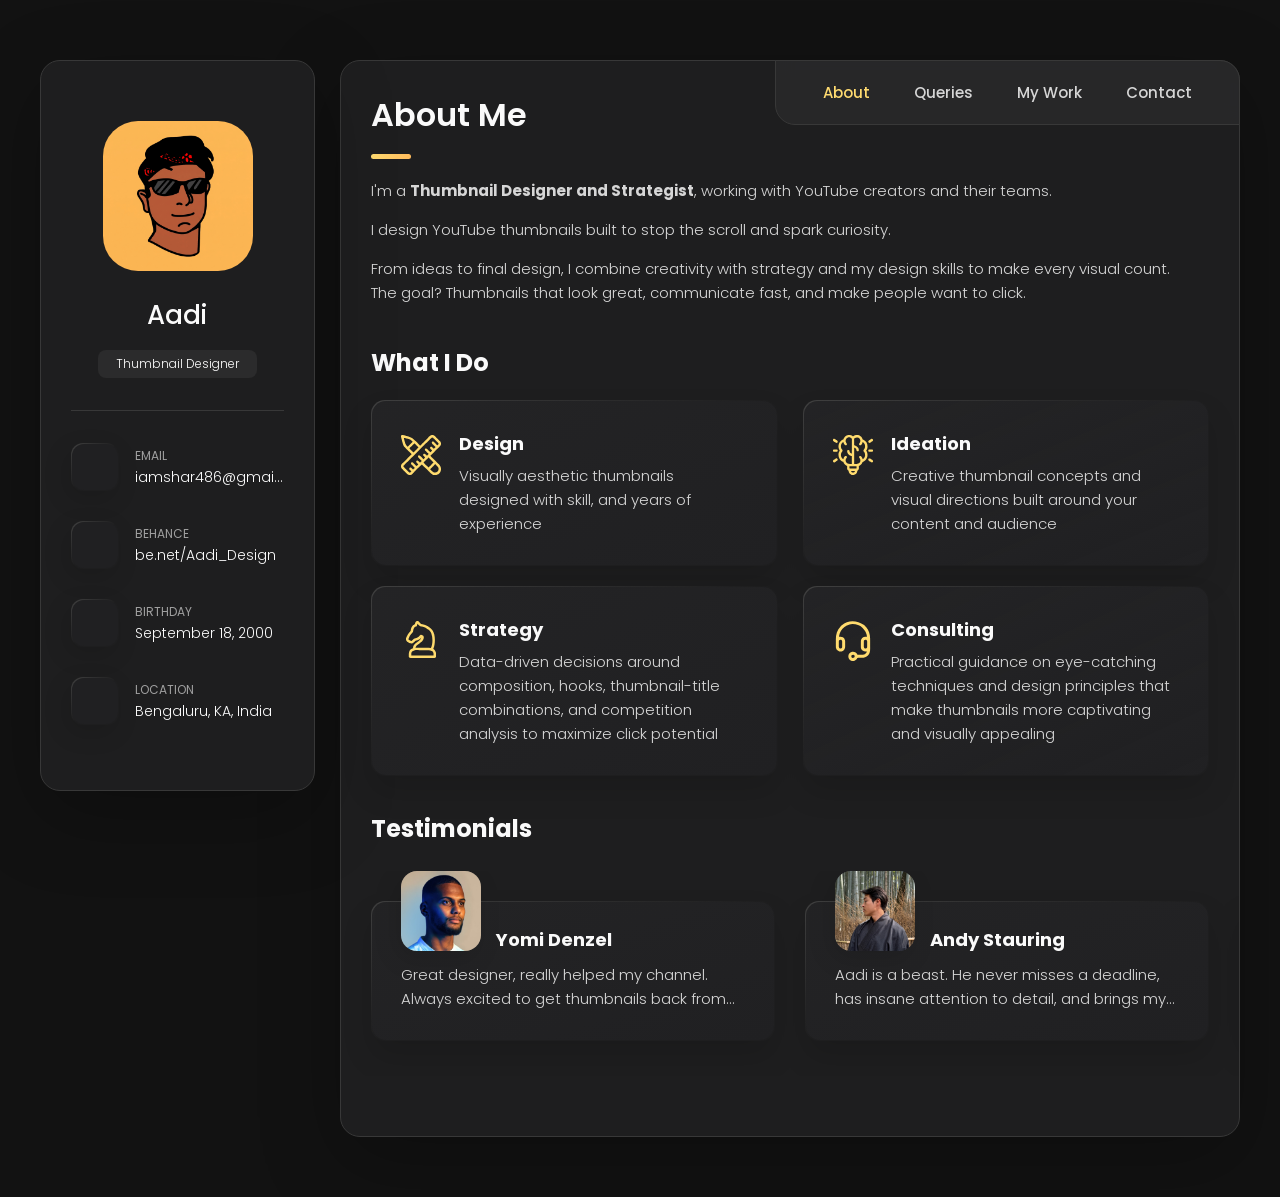
==== commit 4a359cf4: "Updated Portfolio" ====
--- a/index.html
+++ b/index.html
@@ -42,7 +42,7 @@
       <div class="sidebar-info">
 
         <figure class="avatar-box">
-          <img src="./assets/images/my-avatar.png" alt="Aadi" width="80">
+          <img src="./assets/images/my-avatar.png" alt="Aadi">
         </figure>
 
         <div class="info-content">
@@ -2984,7 +2984,7 @@
 
           <h3 class="h3 form-title">Contact Form</h3>
 
-          <form action="https://api.web3forms.com/submit" method="POST" class="form" data-form>
+          <form class="form" data-form>
 
             <input type="hidden" name="access_key" value="84474d9e-41cc-4d49-adfa-243dba7567c5">
             <input type="hidden" name="subject" value="New portfolio contact form message">
@@ -2997,6 +2997,8 @@
             </div>
 
             <textarea name="message" class="form-input" placeholder="Your Message" required data-form-input></textarea>
+
+            <div class="form-status" data-form-status></div>
 
             <button class="form-btn" type="submit" disabled data-form-btn>
               <ion-icon name="paper-plane"></ion-icon>
--- a/assets/css/style.css
+++ b/assets/css/style.css
@@ -340,13 +340,15 @@
 
 .avatar-box {
   background: var(--bg-gradient-onyx);
+  width: 80px;
+  height: 80px;
   border-radius: 20px;
   overflow: hidden;
 }
 
 .avatar-box img {
-  width: 100%;
-  height: 100%;
+  width: 80px;
+  height: 80px;
   object-fit: cover;
   display: block;
 }
@@ -603,15 +605,17 @@
   top: 0;
   left: 0;
   transform: translate(15px, -25px);
+  width: 60px;
+  height: 60px;
   background: var(--bg-gradient-onyx);
-  border-radius: 14px;
+  border-radius: 12px;
   overflow: hidden;
   box-shadow: var(--shadow-1);
 }
 
 .testimonials-avatar-box img {
-  width: 100%;
-  height: 100%;
+  width: 60px;
+  height: 60px;
   object-fit: cover;
   display: block;
 }
@@ -923,12 +927,12 @@
 }
 
 .timeline > .timeline-text {
-  margin-left: 63px;
+  margin-left: 45px;
 }
 
 .faq-section {
   margin-bottom: 30px;
-  margin-left: 63px;
+  margin-left: 45px;
 }
 
 .faq-title {
@@ -1460,8 +1464,37 @@
 
 .form-btn:disabled:hover::before { background: var(--bg-gradient-jet); }
 
-
-
+.form-status {
+  display: none;
+  padding: 12px 16px;
+  margin-bottom: 15px;
+  border-radius: 10px;
+  font-size: var(--fs-6);
+  text-align: center;
+  font-weight: var(--fw-500);
+  word-break: break-word;
+}
+
+.form-status.active {
+  display: block;
+  animation: slideIn 0.3s ease-out;
+}
+
+.form-status {
+  background: hsl(152, 58%, 45%);
+  color: hsl(0, 0%, 100%);
+}
+
+@keyframes slideIn {
+  from {
+    opacity: 0;
+    transform: translateY(-10px);
+  }
+  to {
+    opacity: 1;
+    transform: translateY(0);
+  }
+}
 
 
 /*-----------------------------------*\
@@ -1576,9 +1609,13 @@
 
   .sidebar-info { gap: 25px; }
 
-  .avatar-box { border-radius: 30px; }
-
-  .avatar-box img { width: 120px; }
+  .avatar-box {
+    width: 120px;
+    height: 120px;
+    border-radius: 30px;
+  }
+
+  .avatar-box img { width: 120px; height: 120px; }
 
   .info-content .name { margin-bottom: 15px; }
 
@@ -1662,11 +1699,13 @@
   }
 
   .testimonials-avatar-box {
+    width: 80px;
+    height: 80px;
     transform: translate(30px, -30px);
-    border-radius: 20px;
-  }
-
-  .testimonials-avatar-box img { width: 80px; }
+    border-radius: 16px;
+  }
+
+  .testimonials-avatar-box img { width: 80px; height: 80px; }
 
   .testimonials-item-title {
     margin-bottom: 10px;
@@ -1869,6 +1908,20 @@
   /* portfolio and blog grid */
 
   .project-list, .blog-posts-list { grid-template-columns: 1fr 1fr; }
+
+
+
+  /**
+   * QUERIES
+   */
+
+  .timeline > .timeline-text {
+    margin-left: 63px;
+  }
+
+  .faq-section {
+    margin-left: 63px;
+  }
 
 
 
@@ -2079,7 +2132,13 @@
 
   .sidebar-info { flex-direction: column; }
 
-  .avatar-box img { width: 150px; }
+  .avatar-box {
+    width: 150px;
+    height: 150px;
+    border-radius: 35px;
+  }
+
+  .avatar-box img { width: 150px; height: 150px; }
 
   .info-content .name {
     white-space: nowrap;
